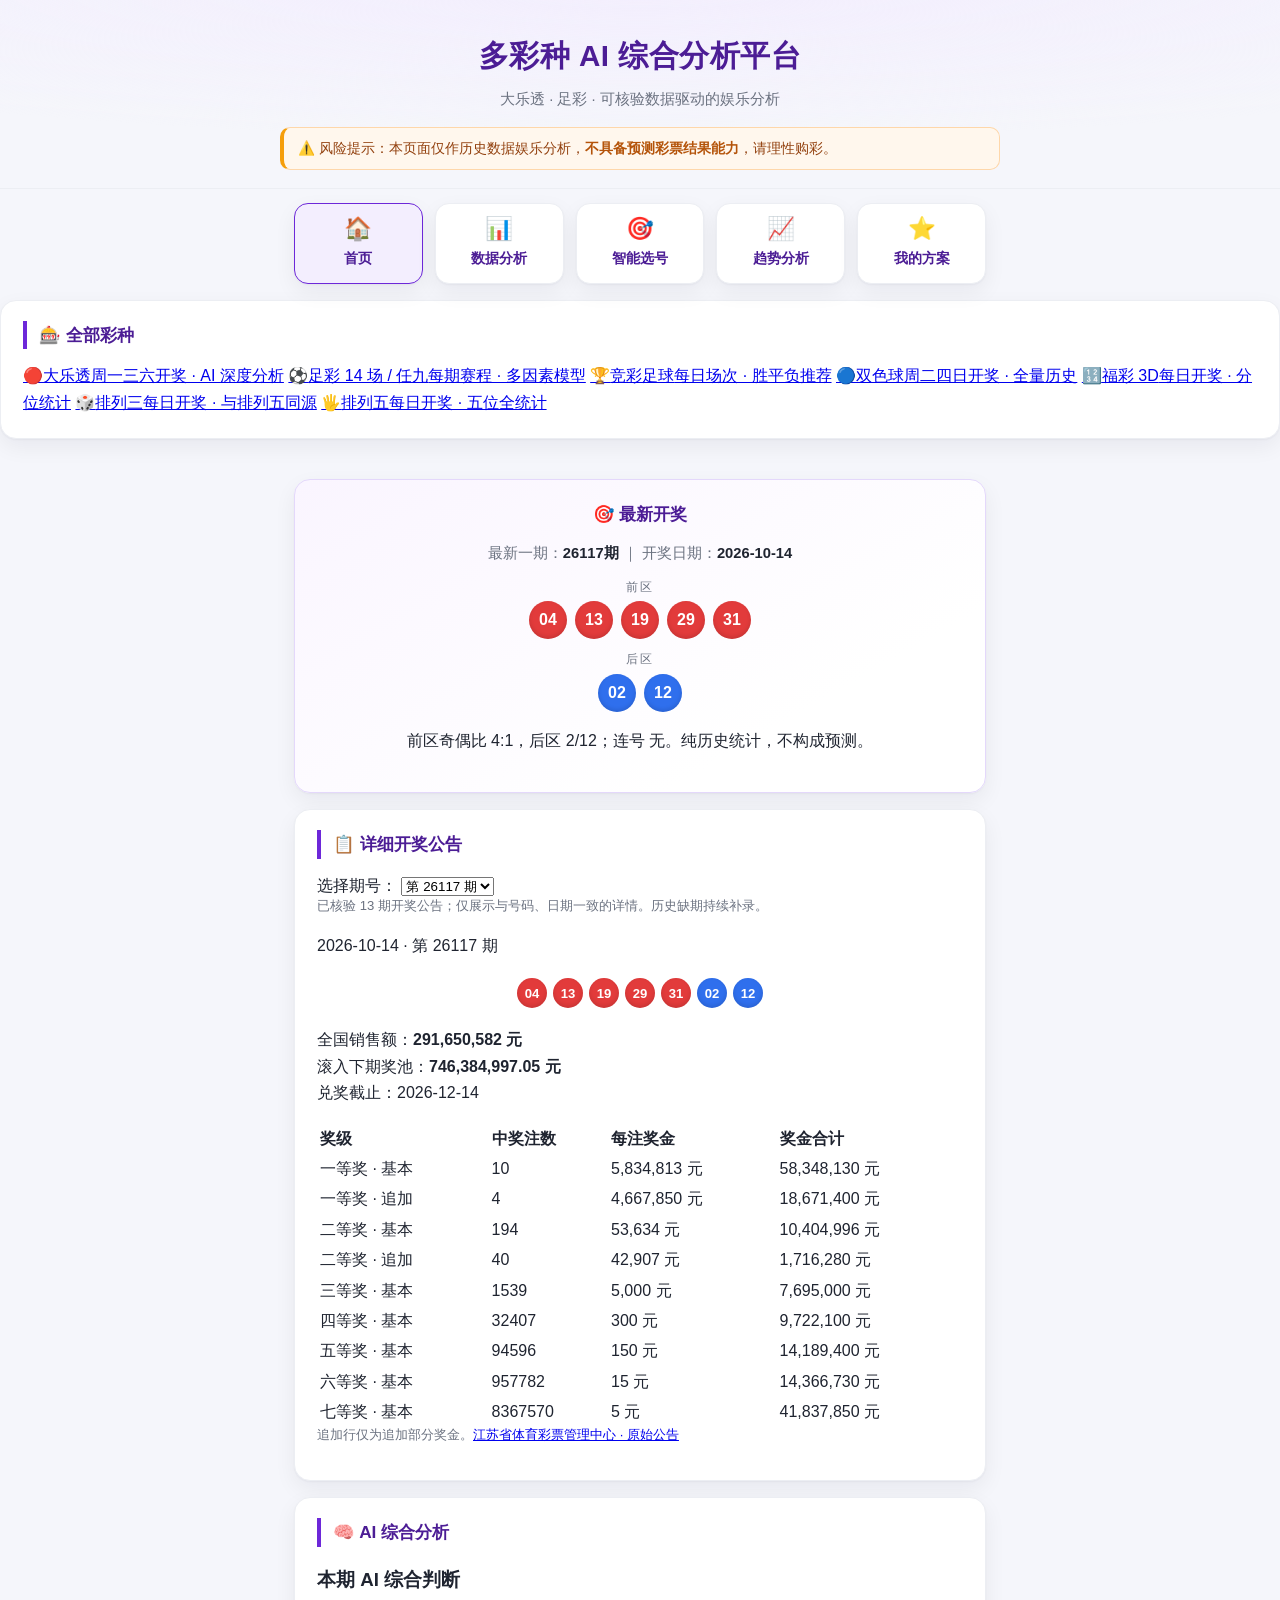
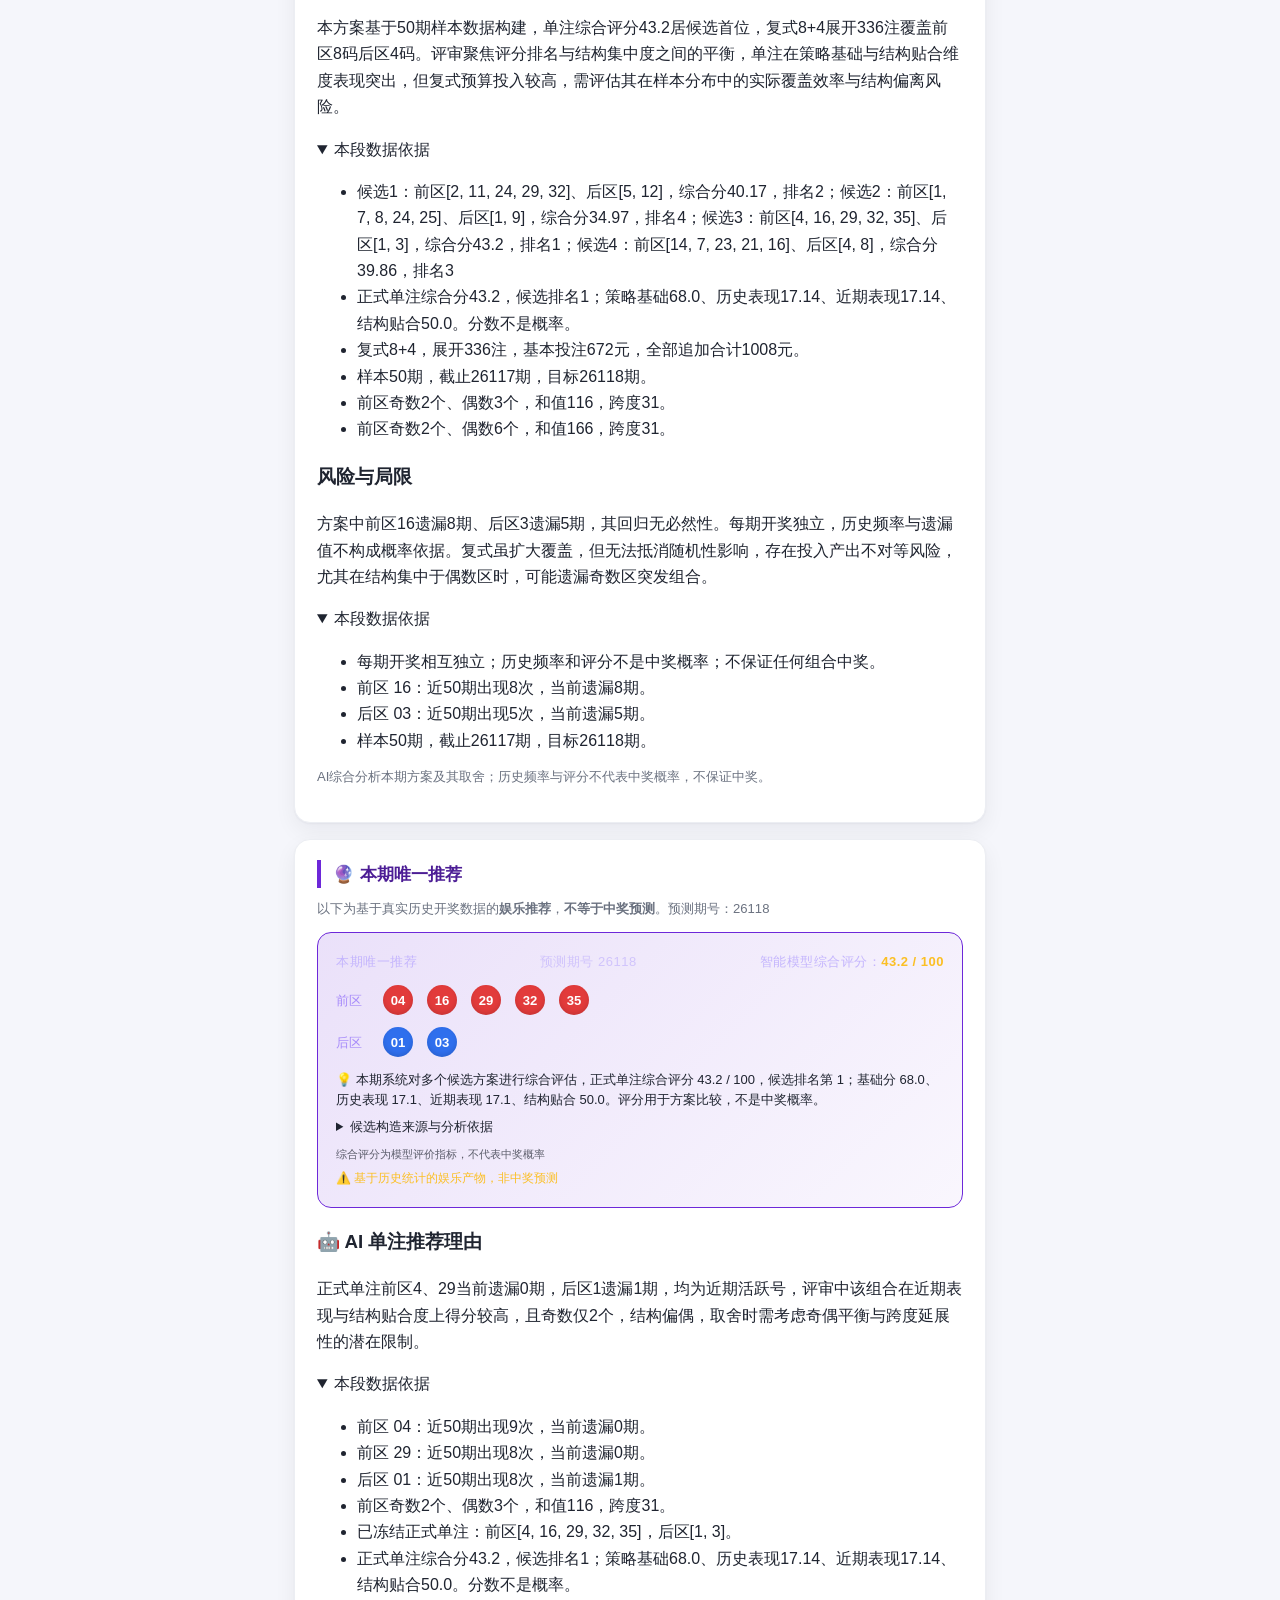
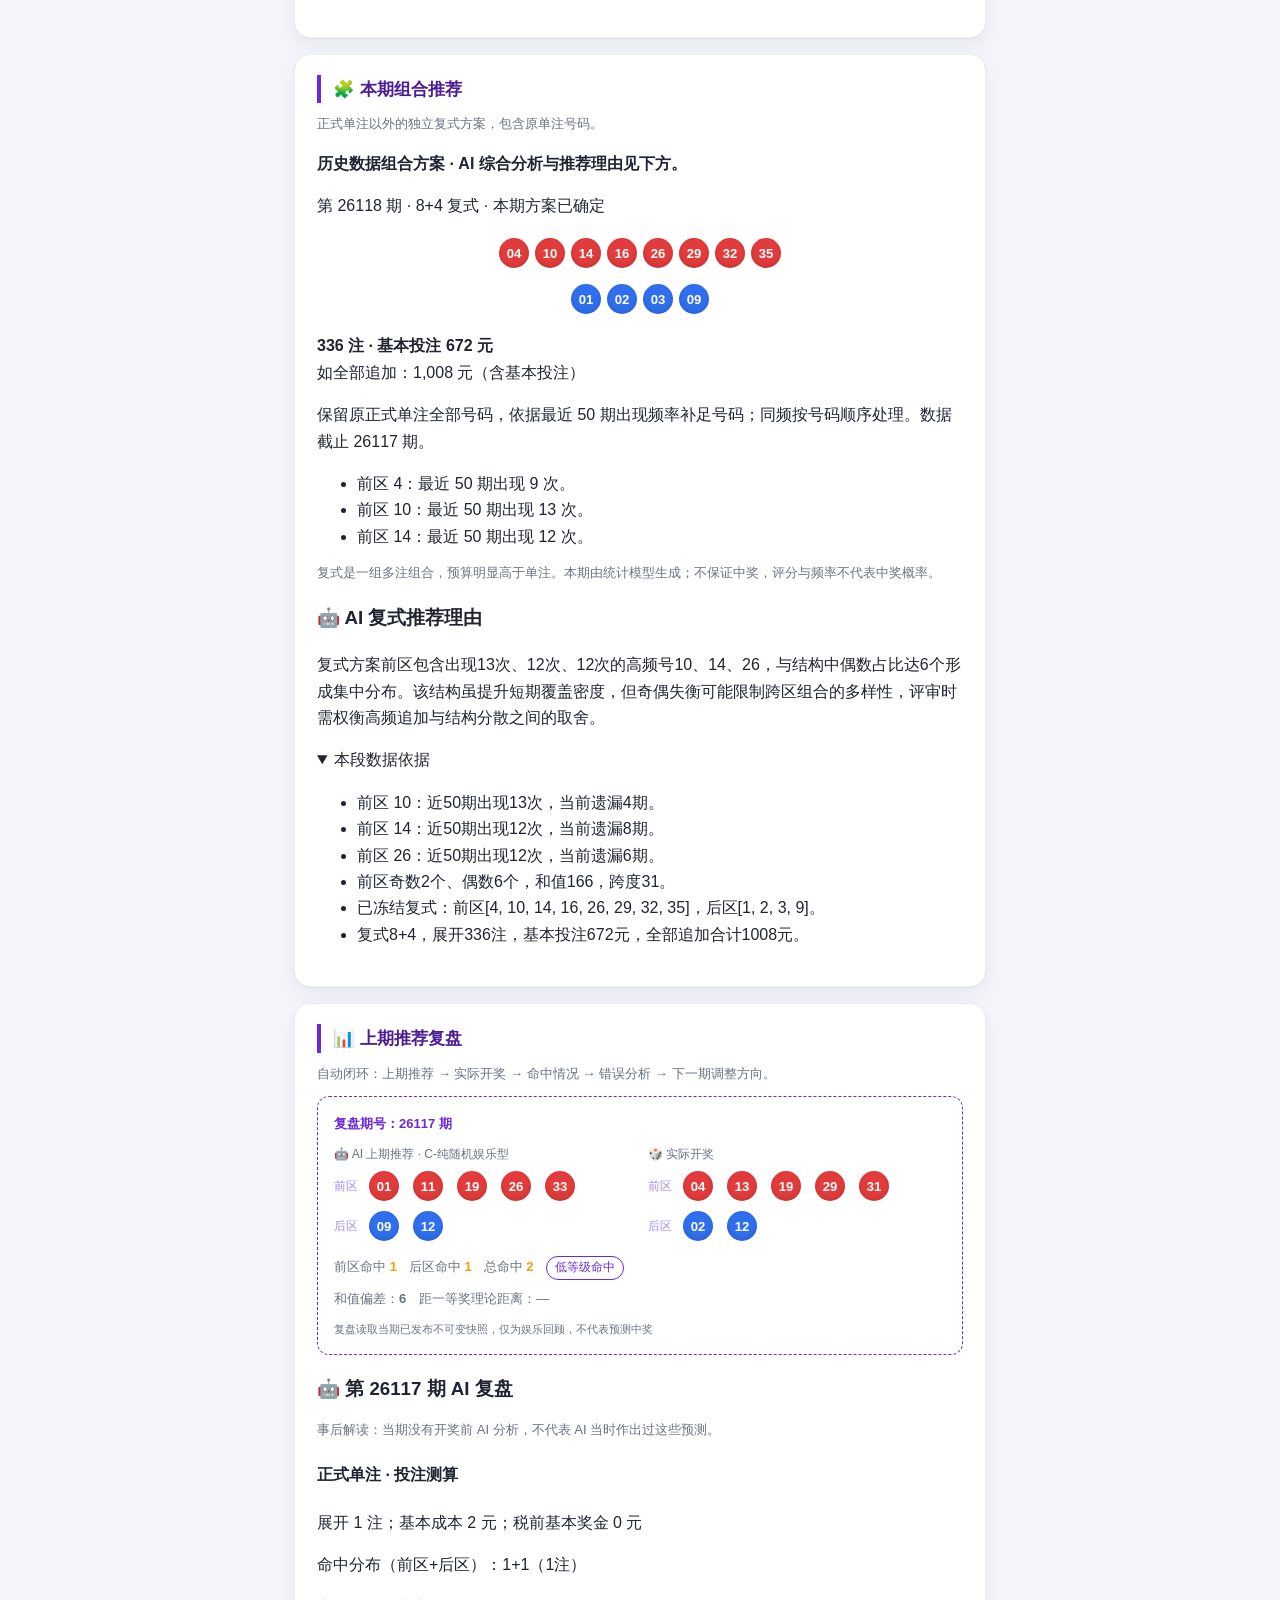
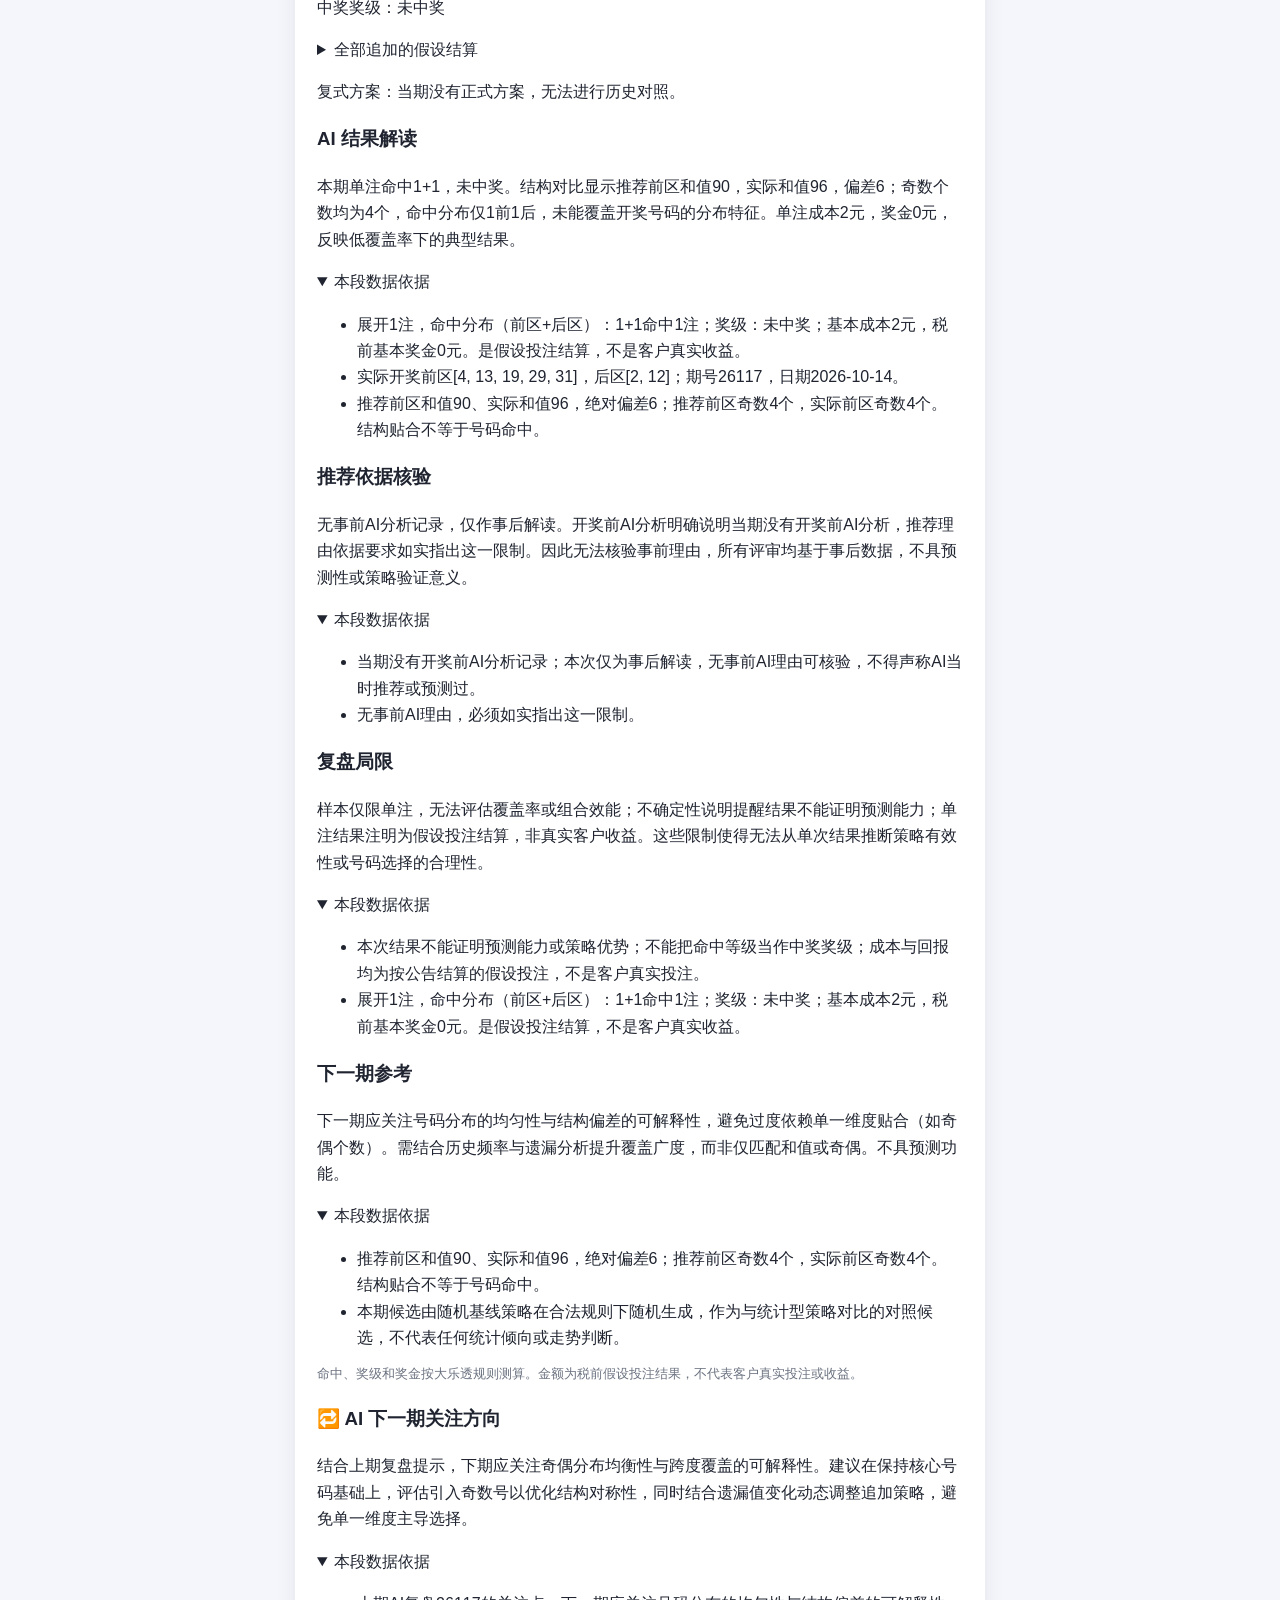
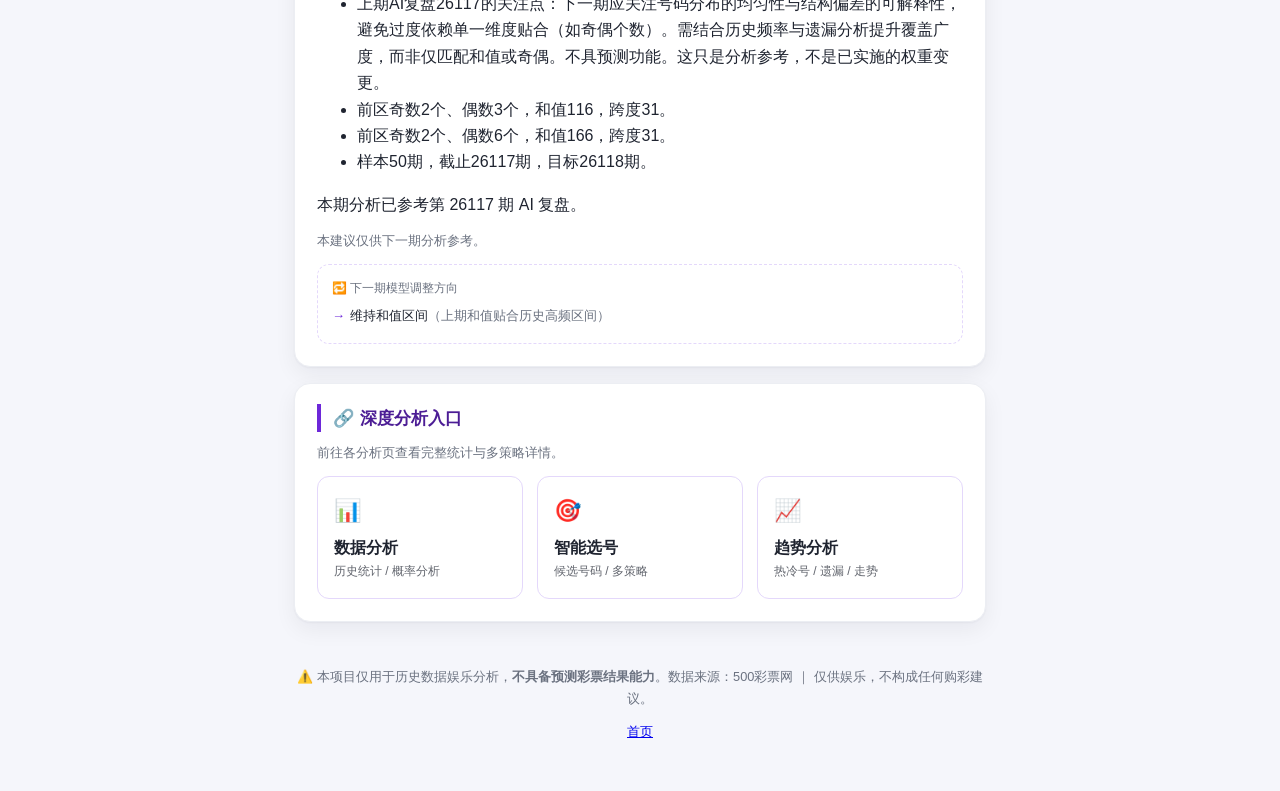
==== public/index.html @ 1da190e6 "feat: 首页彩种入口改为卡片网格（与子页导航同款）" ====
<!DOCTYPE html>
<html lang="zh-CN" prefix="og: https://ogp.me/ns#">
<head>
  <meta charset="UTF-8" />
  <meta name="viewport" content="width=device-width, initial-scale=1.0, viewport-fit=cover" />

  <!-- ===== SEO 基础 ===== -->
  <title>多彩种 AI 综合分析平台 - 大乐透与足彩数据分析</title>
  <meta name="description" content="大乐透综合数据分析平台基于 500 彩票网历史开奖数据，提供热号冷号统计、奇偶大小分析与多策略娱乐推荐。仅作娱乐研究，不预测彩票结果。" />
  <meta name="keywords" content="大乐透,大乐透分析,历史开奖数据,热号,冷号,彩票统计,娱乐分析,不预测" />
  <meta name="robots" content="index,follow" />
  <meta name="theme-color" content="#6d28d9" />
  <link rel="canonical" href="https://dlt-assistant.pages.dev/" />

  <!-- ===== favicon（内联 SVG，无外部依赖） ===== -->
  <link rel="icon" href="data:image/svg+xml,%3Csvg xmlns='http://www.w3.org/2000/svg' viewBox='0 0 64 64'%3E%3Crect width='64' height='64' rx='14' fill='%236d28d9'/%3E%3Ctext x='32' y='44' font-size='36' text-anchor='middle' fill='%23ffffff' font-family='sans-serif'%3E%E4%B9%90%3C/text%3E%3C/svg%3E" />

  <!-- ===== Open Graph / Twitter ===== -->
  <meta property="og:type" content="website" />
  <meta property="og:title" content="大乐透综合数据分析平台 - 历史开奖统计与热冷号分析（非预测）" />
  <meta property="og:description" content="基于 500 彩票网历史开奖数据的统计娱乐分析：热冷号、奇偶大小、多策略推荐。仅娱乐，不预测。" />
  <meta property="og:url" content="https://dlt-assistant.pages.dev/" />
  <meta property="og:image" content="./assets/og-cover.png" />
  <meta property="og:locale" content="zh_CN" />
  <meta name="twitter:card" content="summary_large_image" />

  <link rel="stylesheet" href="./style.css" />
</head>
<body>
  <header class="site-header">
    <div class="brand">
      <h1>多彩种 AI 综合分析平台</h1>
      <p class="brand-tag">大乐透 · 足彩 · 可核验数据驱动的娱乐分析</p>
    </div>
    <div class="risk-banner">
      ⚠️ 风险提示：本页面仅作历史数据娱乐分析，<strong>不具备预测彩票结果能力</strong>，请理性购彩。
    </div>
  </header>

  <!-- 主导航（B-2：全局统一导航，当前页高亮） -->
  <nav class="site-nav" aria-label="主导航">
    <a class="quick-item" href="./index.html" aria-current="page"><span class="qi-ico">🏠</span><span class="qi-label">首页</span></a>
    <a class="quick-item" href="./score.html"><span class="qi-ico">📊</span><span class="qi-label">数据分析</span></a>
    <a class="quick-item" href="./pick.html"><span class="qi-ico">🎯</span><span class="qi-label">智能选号</span></a>
    <a class="quick-item" href="./trend-v2.html"><span class="qi-ico">📈</span><span class="qi-label">趋势分析</span></a>
    <a class="quick-item" href="./my.html"><span class="qi-ico">⭐</span><span class="qi-label">我的方案</span></a>
  </nav>

  <section class="card lottery-hub" aria-label="全部彩种">
    <h2>🎰 全部彩种</h2>
    <div class="lottery-grid">
      <a class="lottery-card is-active" href="./index.html"><span class="lc-ico">🔴</span><span class="lc-name">大乐透</span><span class="lc-sub">周一三六开奖 · AI 深度分析</span></a>
      <a class="lottery-card" href="./football.html"><span class="lc-ico">⚽</span><span class="lc-name">足彩 14 场 / 任九</span><span class="lc-sub">每期赛程 · 多因素模型</span></a>
      <a class="lottery-card" href="./jingcai.html"><span class="lc-ico">🏆</span><span class="lc-name">竞彩足球</span><span class="lc-sub">每日场次 · 胜平负推荐</span></a>
      <a class="lottery-card" href="./ssq.html"><span class="lc-ico">🔵</span><span class="lc-name">双色球</span><span class="lc-sub">周二四日开奖 · 全量历史</span></a>
      <a class="lottery-card" href="./fc3d.html"><span class="lc-ico">🔢</span><span class="lc-name">福彩 3D</span><span class="lc-sub">每日开奖 · 分位统计</span></a>
      <a class="lottery-card" href="./pl3.html"><span class="lc-ico">🎲</span><span class="lc-name">排列三</span><span class="lc-sub">每日开奖 · 与排列五同源</span></a>
      <a class="lottery-card" href="./pl5.html"><span class="lc-ico">🖐️</span><span class="lc-name">排列五</span><span class="lc-sub">每日开奖 · 五位全统计</span></a>
    </div>
  </section>

  <div id="error" class="error-box" hidden>
    <p>⚠️ 暂未读取到分析数据。</p>
    <p class="error-detail" id="error-detail">请稍后刷新页面重试。</p>
  </div>

  <main id="content" hidden>
    <!-- ① 最新开奖 -->
    <section class="card latest-result">
      <h2>🎯 最新开奖</h2>
      <p class="latest-meta">最新一期：<strong id="latest-issue">—</strong> ｜ 开奖日期：<strong id="latest-date">—</strong></p>
      <div class="latest-balls">
        <span class="grp-label">前区</span>
        <div class="ball-row" id="latest-front"></div>
        <span class="grp-label">后区</span>
        <div class="ball-row" id="latest-back"></div>
      </div>
      <p class="latest-analysis" id="latest-analysis">—</p>
    </section>

    <section class="card" aria-labelledby="draw-detail-title">
      <h2 id="draw-detail-title">📋 详细开奖公告</h2>
      <label for="draw-detail-issue">选择期号：</label>
      <select id="draw-detail-issue" aria-label="开奖详情期号"></select>
      <p id="draw-detail-coverage" class="hint"></p>
      <div id="draw-details-body" aria-live="polite">正在读取官方奖金详情…</div>
    </section>

    <section class="card" aria-labelledby="ai-overview-title">
      <h2 id="ai-overview-title">🧠 AI 综合分析</h2>
      <div id="ai-overview" aria-live="polite">正在读取本期 AI 分析…</div>
    </section>

    <!-- ② 本期唯一推荐（P1-1：普通用户仅见一条正式推荐；A/B/C/D 为后台候选，不在此呈现，
         用户无需在 A/B/C/D 之间做选择） -->
    <section class="card">
      <h2>🔮 本期唯一推荐</h2>
      <p class="hint">以下为基于真实历史开奖数据的<strong>娱乐推荐</strong>，<strong>不等于中奖预测</strong>。预测期号：<span id="rec-target">—</span></p>
      <div id="primary-recommendation"></div>
      <div id="ai-single" aria-live="polite">AI 单注分析读取中…</div>
    </section>

    <section class="card" aria-labelledby="compound-title">
      <h2 id="compound-title">🧩 本期组合推荐</h2>
      <p class="hint">正式单注以外的独立复式方案，包含原单注号码。</p>
      <div id="compound-body" aria-live="polite">正在读取本期组合方案…</div>
      <div id="ai-compound" aria-live="polite">AI 组合分析读取中…</div>
    </section>

    <!-- ③ 上期推荐复盘（占位，Phase 2 复盘数据就绪后自动填充） -->
    <section class="card">
      <h2>📊 上期推荐复盘</h2>
      <p class="hint">自动闭环：上期推荐 → 实际开奖 → 命中情况 → 错误分析 → 下一期调整方向。</p>
      <div id="review-placeholder" style="border:1px dashed var(--accent, #6d28d9);border-radius:12px;padding:16px;text-align:center;color:var(--muted,#94a3b8)">
        加载中…
      </div>
      <div id="ai-review" aria-live="polite" style="margin-top:16px">AI 复盘读取中…</div>
      <div id="ai-next" aria-live="polite" style="margin-top:12px"></div>
      <!-- ③ 下一期模型调整方向（D2.2：复盘闭环末环，随复盘数据自动填充） -->
      <div id="next-adjustment" style="margin-top:12px;border:1px dashed var(--accent-line, #e4d8fb);border-radius:12px;padding:14px;">
        <div style="font-size:12px;color:var(--muted,#94a3b8);margin-bottom:6px;">🔁 下一期模型调整方向</div>
        <div id="next-adjustment-body">加载中…</div>
      </div>
    </section>

    <!-- ④ 深度分析入口 -->
    <section class="card">
      <h2>🔗 深度分析入口</h2>
      <p class="hint">前往各分析页查看完整统计与多策略详情。</p>
      <div class="entry-grid" style="display:grid;grid-template-columns:repeat(auto-fit,minmax(200px,1fr));gap:14px;margin-top:8px">
        <a class="entry-card" href="./score.html" style="display:block;padding:16px;border:1px solid var(--accent-line,#e4d8fb);border-radius:12px;text-decoration:none;color:inherit">
          <div style="font-size:22px">📊</div><div style="font-weight:600;margin-top:6px">数据分析</div><div style="font-size:12px;opacity:.7">历史统计 / 概率分析</div>
        </a>
        <a class="entry-card" href="./pick.html" style="display:block;padding:16px;border:1px solid var(--accent-line,#e4d8fb);border-radius:12px;text-decoration:none;color:inherit">
          <div style="font-size:22px">🎯</div><div style="font-weight:600;margin-top:6px">智能选号</div><div style="font-size:12px;opacity:.7">候选号码 / 多策略</div>
        </a>
        <a class="entry-card" href="./trend-v2.html" style="display:block;padding:16px;border:1px solid var(--accent-line,#e4d8fb);border-radius:12px;text-decoration:none;color:inherit">
          <div style="font-size:22px">📈</div><div style="font-weight:600;margin-top:6px">趋势分析</div><div style="font-size:12px;opacity:.7">热冷号 / 遗漏 / 走势</div>
        </a>
      </div>
    </section>

    <footer class="site-footer">
      <p>⚠️ 本项目仅用于历史数据娱乐分析，<strong>不具备预测彩票结果能力</strong>。数据来源：500彩票网 ｜ 仅供娱乐，不构成任何购彩建议。</p>
      <p><a href="./index.html" class="back-link">首页</a></p>
    </footer>
  </main>

  <script src="./app.js?v=task45" defer></script>
  <script src="./draw-enhancements.js?v=task45" defer></script>
  <script src="./ai-cycle.js?v=task45" defer></script>
</body>
</html>
---- public/style.css ----
/* =========================================================
   大乐透 AI 娱乐分析助手 · 视觉样式 v1.1
   纯 CSS · 移动优先 · 无框架/无构建
   主题：品牌紫(#6d28d9) / 前区红(#e23b3b) / 后区蓝(#2f6fed)
   ========================================================= */

:root {
  --bg: #f5f6fb;
  --card: #ffffff;
  --text: #1f2430;
  --muted: #6b7280;
  --line: #eceef3;

  --accent: #6d28d9;        /* 品牌紫，与 favicon / theme-color 一致 */
  --accent-deep: #4c1d95;
  --accent-soft: #f3eefe;
  --accent-line: #e4d8fb;

  --front: #e23b3b;         /* 前区：红 */
  --back: #2f6fed;          /* 后区：蓝 */

  --warn: #b45309;
  --warn-bg: #fff7ed;
  --warn-line: #fed7aa;

  --shadow: 0 1px 2px rgba(17,24,39,.04), 0 8px 22px rgba(17,24,39,.06);
  --radius: 16px;
}

* { box-sizing: border-box; }

html, body {
  margin: 0;
  padding: 0;
  background: var(--bg);
  color: var(--text);
  font-family: -apple-system, BlinkMacSystemFont, "Segoe UI", "PingFang SC",
    "Hiragino Sans GB", "Microsoft YaHei", sans-serif;
  line-height: 1.65;
  -webkit-text-size-adjust: 100%;
  overflow-x: hidden;           /* 兜底：杜绝小屏横向滚动 */
}
html { scroll-behavior: smooth; }

/* ===================== 头部品牌区 ===================== */
.site-header {
  text-align: center;
  padding: calc(32px + env(safe-area-inset-top, 0px)) 16px 18px;
  background:
    radial-gradient(130% 120% at 50% -10%, var(--accent-soft) 0%, rgba(243,238,254,0) 70%),
    var(--bg);
  border-bottom: 1px solid var(--line);
}
.brand h1 {
  font-size: 1.6rem;
  margin: 0 0 6px;
  letter-spacing: .5px;
  color: var(--accent-deep);
  font-weight: 800;
}
.brand-tag {
  color: var(--muted);
  font-size: .92rem;
  margin: 0;
}
.subtitle {
  color: var(--muted);
  font-size: .9rem;
  margin: 0;
}
.risk-banner {
  max-width: 720px;
  margin: 16px auto 0;
  background: var(--warn-bg);
  border: 1px solid var(--warn-line);
  border-left: 4px solid #f59e0b;
  color: #92400e;
  border-radius: 10px;
  padding: 10px 14px;
  font-size: .85rem;
  line-height: 1.55;
  text-align: left;
}
.risk-banner strong { color: var(--warn); }

/* ===================== 页面级 header 微调（D-3 归并：原分散于 score/pick/trend/trend-v2.css） ===================== */
.score-header, .pick-header, .trend-header { padding-bottom: 14px; }
.score-header .brand h1, .pick-header .brand h1, .trend-header .brand h1 { font-size: 1.5rem; }

/* ===================== 导航项基类（.site-nav 复用；D-3 移除死容器 .quick-nav） ===================== */
.quick-item {
  display: flex;
  flex-direction: column;
  align-items: center;
  gap: 4px;
  padding: 14px 8px;
  background: var(--card);
  border: 1px solid var(--line);
  border-radius: 14px;
  box-shadow: var(--shadow);
  text-decoration: none;
  color: var(--text);
  transition: transform .15s ease, box-shadow .15s ease, border-color .15s ease;
}
.quick-item:hover {
  transform: translateY(-2px);
  border-color: var(--accent-line);
  box-shadow: 0 6px 16px rgba(109,40,217,.12);
}
.quick-item .qi-ico { font-size: 1.5rem; line-height: 1.2; }
.quick-item .qi-label { font-size: .96rem; font-weight: 700; color: var(--accent-deep); }
.quick-item .qi-sub { font-size: .74rem; color: var(--muted); }
.lottery-switch {
  max-width: 720px;
  margin: 12px auto 0;
  padding: 0 14px;
  display: flex;
  gap: 8px;
  align-items: center;
  overflow-x: auto;
}
.lottery-switch-label { color: var(--muted); font-size: .82rem; flex: 0 0 auto; }
.lottery-pill {
  flex: 0 0 auto;
  padding: 7px 12px;
  border: 1px solid var(--line);
  border-radius: 999px;
  background: var(--card);
  color: var(--text);
  text-decoration: none;
  font-size: .84rem;
  font-weight: 700;
}
.lottery-pill.is-active { border-color: var(--accent); color: var(--accent-deep); background: var(--accent-soft); }
@media (max-width: 400px) {
  .quick-item { padding: 12px 6px; }
  .quick-item .qi-label { font-size: .88rem; }
}

/* ===================== 主容器 ===================== */
main {
  max-width: 720px;
  margin: 0 auto;
  padding: 8px 14px 28px;
}

/* ===================== 卡片 ===================== */
.card {
  background: var(--card);
  border: 1px solid var(--line);
  border-radius: var(--radius);
  box-shadow: var(--shadow);
  padding: 18px 18px 20px;
  margin: 16px 0;
}
.card h2 {
  font-size: 1.08rem;
  margin: 0 0 14px;
  padding-left: 12px;
  border-left: 4px solid var(--accent);
  color: var(--accent-deep);
  font-weight: 700;
}

/* ① 产品介绍（hero 卡） */
.section-intro {
  background: linear-gradient(135deg, #faf5ff 0%, #ffffff 72%);
  border-color: var(--accent-line);
}
.section-intro h2 { border-left-color: var(--accent); }
.section-intro p { font-size: .92rem; margin: 8px 0; }
.intro-list,
.report-links {
  margin: 12px 0 4px;
  padding-left: 20px;
}
.intro-list li,
.report-links li {
  margin: 7px 0;
  font-size: .92rem;
  line-height: 1.6;
}
.report-links a {
  color: var(--accent);
  text-decoration: none;
  font-weight: 500;
  display: inline-block;        /* touch 友好：扩大命中区域 */
  padding: 8px 6px;
  margin: -8px -6px;
}
.report-links a:hover { text-decoration: underline; }

/* ===================== ② 数据覆盖卡（移动端首屏重点） ===================== */
.cover-card { text-align: center; }
.cover-card h2 {
  display: inline-flex;
  align-items: center;
  gap: 6px;
  border-left: none;
  padding-left: 0;
  margin-bottom: 6px;
}
.cover-count {
  font-size: 3rem;
  font-weight: 800;
  color: var(--accent);
  line-height: 1.1;
  margin: 6px 0 2px;
}
.cover-count .cover-unit {
  font-size: 1.2rem;
  color: var(--muted);
  margin-left: 6px;
  font-weight: 600;
}
.cover-desc {
  color: var(--muted);
  font-size: .95rem;
  margin: 4px 0 10px;
}
.cover-range {
  font-size: 1.02rem;
  font-weight: 600;
  color: var(--text);
  margin: 2px 0;
  font-variant-numeric: tabular-nums;
}
.cover-source {
  color: var(--muted);
  font-size: .88rem;
  margin: 4px 0 0;
}
.cover-card .subtitle {
  margin-top: 12px;
  padding-top: 10px;
  border-top: 1px dashed var(--line);
}

.block { margin: 14px 0; }
.block h3 {
  font-size: .95rem;
  color: var(--muted);
  margin: 0 0 8px;
  font-weight: 600;
}
.hint {
  font-size: .82rem;
  color: var(--muted);
  margin: -4px 0 12px;
}

/* ===================== 号码球 ===================== */
.ball {
  display: inline-flex;
  align-items: center;
  justify-content: center;
  width: 30px;
  height: 30px;
  border-radius: 50%;
  color: #fff;
  font-size: .82rem;
  font-weight: 700;
  margin: 3px;
  box-shadow: inset 0 -2px 4px rgba(0,0,0,.12);
}
.ball.front { background: var(--front); }
.ball.back  { background: var(--back); }

/* ===================== 排行榜 ===================== */
.rank-list { display: flex; flex-wrap: wrap; gap: 6px 10px; }
.rank-item {
  display: inline-flex;
  align-items: center;
  gap: 6px;
  background: #f3f4f6;
  border-radius: 999px;
  padding: 4px 10px 4px 4px;
  font-size: .85rem;
}
.rank-item .num {
  display: inline-flex;
  align-items: center;
  justify-content: center;
  width: 24px; height: 24px;
  border-radius: 50%;
  color: #fff;
  font-size: .78rem;
  font-weight: 700;
}
.rank-item .num.front { background: var(--front); }
.rank-item .num.back  { background: var(--back); }
.rank-item .cnt { color: var(--muted); }
.rank-item .omit { color: var(--warn); font-weight: 600; }

/* ===================== 条形图 ===================== */
.bars { display: flex; flex-direction: column; gap: 7px; }
.bar-row { display: flex; align-items: center; gap: 8px; font-size: .85rem; }
.bar-label { width: 64px; flex: none; color: var(--muted); }
.bar-track {
  flex: 1;
  background: #eef1f6;
  border-radius: 6px;
  height: 16px;
  overflow: hidden;
}
.bar-fill {
  height: 100%;
  background: linear-gradient(90deg, var(--accent) 0%, #8b5cf6 100%);
  border-radius: 6px;
  transition: width .3s ease;
}
.bar-val { width: 56px; flex: none; text-align: right; color: var(--muted); }

.metric-line { font-size: .95rem; margin: 4px 0; }
.metric-line strong { color: var(--accent); font-size: 1.05rem; }

/* ===================== 推荐卡片 ===================== */
.rec-grid {
  display: grid;
  grid-template-columns: 1fr;
  gap: 12px;
}
@media (min-width: 560px) {
  /* 4 策略（A/B/C/D）2×2 布局，避免桌面端 3+1 错位（D-2） */
  .rec-grid { grid-template-columns: repeat(2, 1fr); }
}
.rec-card {
  border: 1px solid var(--line);
  border-radius: 12px;
  padding: 12px;
  text-align: center;
  background: #fff;
  transition: transform .15s ease, box-shadow .15s ease;
}
.rec-card:hover {
  transform: translateY(-2px);
  box-shadow: 0 6px 16px rgba(109,40,217,.12);
}
.rec-card h4 { margin: 0 0 4px; font-size: .95rem; color: var(--accent-deep); }
.rec-card .tag { color: var(--muted); font-size: .78rem; display: block; margin-bottom: 8px; }
.rec-card .grp { margin: 6px 0; }
.rec-card .grp span.lbl { font-size: .75rem; color: var(--muted); display: block; }

/* ===================== 免责声明 ===================== */
.disclaimer {
  background: var(--warn-bg);
  border: 1px solid var(--warn-line);
}
.disclaimer h2 { border-left-color: var(--warn); color: var(--warn); }
.disclaimer p { font-size: .88rem; margin: 6px 0; color: #7c4a03; }

/* ===================== 错误 ===================== */
.error-box {
  max-width: 720px;
  margin: 20px auto;
  background: #fff5f5;
  border: 1px solid #fecaca;
  color: #9b1c1c;
  border-radius: 12px;
  padding: 16px;
  text-align: center;
}
.error-detail { font-size: .8rem; color: #b91c1c; word-break: break-all; }
.error-hint { font-size: .82rem; color: var(--muted); }

/* ===================== 页脚 ===================== */
.site-footer {
  text-align: center;
  color: var(--muted);
  font-size: .8rem;
  padding: 16px 0 calc(8px + env(safe-area-inset-bottom, 0px));
}

/* ===================== ① 最新开奖结果（v1.3 置顶核心卡） ===================== */
.latest-result {
  text-align: center;
  background: linear-gradient(150deg, #faf5ff 0%, #ffffff 74%);
  border-color: var(--accent-line);
}
.latest-result h2 {
  display: inline-flex;
  align-items: center;
  gap: 6px;
  border-left: none;
  padding-left: 0;
  margin-bottom: 8px;
}
.latest-meta {
  color: var(--muted);
  font-size: .92rem;
  margin: 4px 0 12px;
}
.latest-meta strong { color: var(--text); font-weight: 700; }
.latest-balls { margin: 6px 0 2px; }
.grp-label {
  display: block;
  font-size: .78rem;
  color: var(--muted);
  margin: 10px 0 4px;
  letter-spacing: 2px;
}
.ball-row {
  display: flex;
  justify-content: center;
  flex-wrap: wrap;
}
.latest-result .ball {
  width: 38px;
  height: 38px;
  font-size: 1rem;
  margin: 0;
}
.latest-result .ball-row { gap: 8px; }

/* ===================== ④ 数据统计：子区层级 ===================== */
.stats-sub {
  margin-top: 16px;
  padding-top: 14px;
  border-top: 1px dashed var(--line);
}
.stats-sub:first-child { margin-top: 0; padding-top: 0; border-top: none; }
.stats-sub h3 {
  font-size: 1rem;
  color: var(--accent-deep);
  margin: 0 0 10px;
  font-weight: 700;
}
.block h4 {
  font-size: .9rem;
  color: var(--muted);
  margin: 0 0 8px;
  font-weight: 600;
}

/* ===================== 小屏（≤400px）微调：球尺寸 / 条形图 / 层级 ===================== */
@media (max-width: 400px) {
  .ball {
    width: 28px;
    height: 28px;
    font-size: .78rem;
    margin: 2px;
  }
  .latest-result .ball {
    width: 32px;
    height: 32px;
    font-size: .88rem;
    margin: 0;
  }
  .rec-card { padding: 10px 8px; }
  .rec-card h4 { font-size: .9rem; }
  .bar-label { width: 56px; }
  .bar-val { width: 48px; }
  .brand h1 { font-size: 1.45rem; }
  main { padding-left: 12px; padding-right: 12px; }
  .card { padding: 14px 14px 16px; }
}

code {
  background: #eef1f6;
  padding: 1px 5px;
  border-radius: 4px;
  font-size: .82em;
}

/* ===================== 大屏微调 ===================== */
@media (min-width: 760px) {
  .brand h1 { font-size: 1.85rem; }
  .card { padding: 20px 22px 22px; }
}

/* ===================== 全局导航 .site-nav（B-2，复用 .qi-* 视觉） ===================== */
.site-nav {
  max-width: 720px;
  margin: 14px auto 0;
  padding: 0 14px;
  display: grid;
  grid-template-columns: repeat(5, 1fr);
  gap: 12px;
}
.site-nav a {
  display: flex;
  flex-direction: column;
  align-items: center;
  gap: 4px;
  padding: 12px 6px;
  background: var(--card);
  border: 1px solid var(--line);
  border-radius: 14px;
  box-shadow: var(--shadow);
  text-decoration: none;
  color: var(--text);
  transition: transform .15s ease, box-shadow .15s ease, border-color .15s ease;
}
.site-nav a:hover {
  transform: translateY(-2px);
  border-color: var(--accent-line);
  box-shadow: 0 6px 16px rgba(109,40,217,.12);
}
.site-nav a .qi-ico { font-size: 1.4rem; line-height: 1.2; }
.site-nav a .qi-label { font-size: .9rem; font-weight: 700; color: var(--accent-deep); }
.site-nav a .qi-sub { font-size: .72rem; color: var(--muted); }
.site-nav a[aria-current="page"] {
  border-color: var(--accent);
  background: var(--accent-soft);
}
@media (max-width: 480px) {
  .site-nav { grid-template-columns: repeat(3, 1fr); gap: 10px; padding: 0 12px; }
  .site-nav a { padding: 10px 6px; }
}

/* ===================== 我的方案（my）页面组件 ===================== */
.my-tabs {
  display: flex;
  flex-wrap: wrap;
  gap: 8px;
  margin: 14px 0 4px;
}
.my-tab {
  flex: 1 1 auto;
  min-width: 88px;
  padding: 10px 8px;
  border: 1px solid var(--line);
  background: var(--card);
  border-radius: 12px;
  box-shadow: var(--shadow);
  font-size: .9rem;
  font-weight: 600;
  color: var(--muted);
  cursor: pointer;
  transition: color .15s ease, border-color .15s ease, background .15s ease;
}
.my-tab[aria-selected="true"] {
  color: var(--accent-deep);
  border-color: var(--accent);
  background: var(--accent-soft);
}
.my-panel { margin-top: 12px; }
.my-panel[hidden] { display: none; }

.my-list { display: block; }
.my-item {
  display: flex;
  align-items: center;
  justify-content: space-between;
  gap: 10px;
  padding: 12px;
  border: 1px solid var(--line);
  border-radius: 12px;
  margin: 10px 0;
  background: #fff;
}
.my-item .my-meta {
  display: flex;
  flex-direction: column;
  gap: 4px;
  min-width: 0;
}
.my-item .my-name {
  font-weight: 700;
  color: var(--accent-deep);
  font-size: .95rem;
  word-break: break-all;
}
.my-item .my-date {
  font-size: .76rem;
  color: var(--muted);
}
.my-item .my-combo {
  display: flex;
  flex-wrap: wrap;
  gap: 4px;
  align-items: center;
}
.my-item .my-actions { flex: none; }

.my-empty {
  color: var(--muted);
  font-size: .9rem;
  text-align: center;
  padding: 20px 0;
}

.my-actions-row {
  margin-top: 12px;
  display: flex;
  justify-content: flex-end;
}
.my-btn {
  padding: 9px 14px;
  border-radius: 10px;
  font-size: .88rem;
  font-weight: 600;
  cursor: pointer;
  background: var(--card);
  border: 1px solid var(--line);
  color: var(--text);
  transition: filter .15s ease, border-color .15s ease;
}
.my-btn:hover { filter: brightness(.98); }
.my-btn.btn-danger {
  background: #fff5f5;
  border-color: #fecaca;
  color: #b91c1c;
}

.prefs-list { display: block; }
.pref-row {
  display: flex;
  justify-content: space-between;
  gap: 12px;
  padding: 9px 0;
  border-bottom: 1px dashed var(--line);
  font-size: .92rem;
}
.pref-row:last-child { border-bottom: none; }
.pref-row .pk { color: var(--muted); }
.pref-row .pv { font-weight: 600; color: var(--text); }

.data-note {
  font-size: .86rem;
  color: #7c4a03;
  line-height: 1.7;
  margin: 6px 0 0;
}

@media (max-width: 400px) {
  .my-tab { min-width: 0; flex: 1 1 44%; font-size: .84rem; padding: 9px 6px; }
  .my-item { padding: 10px; }
}
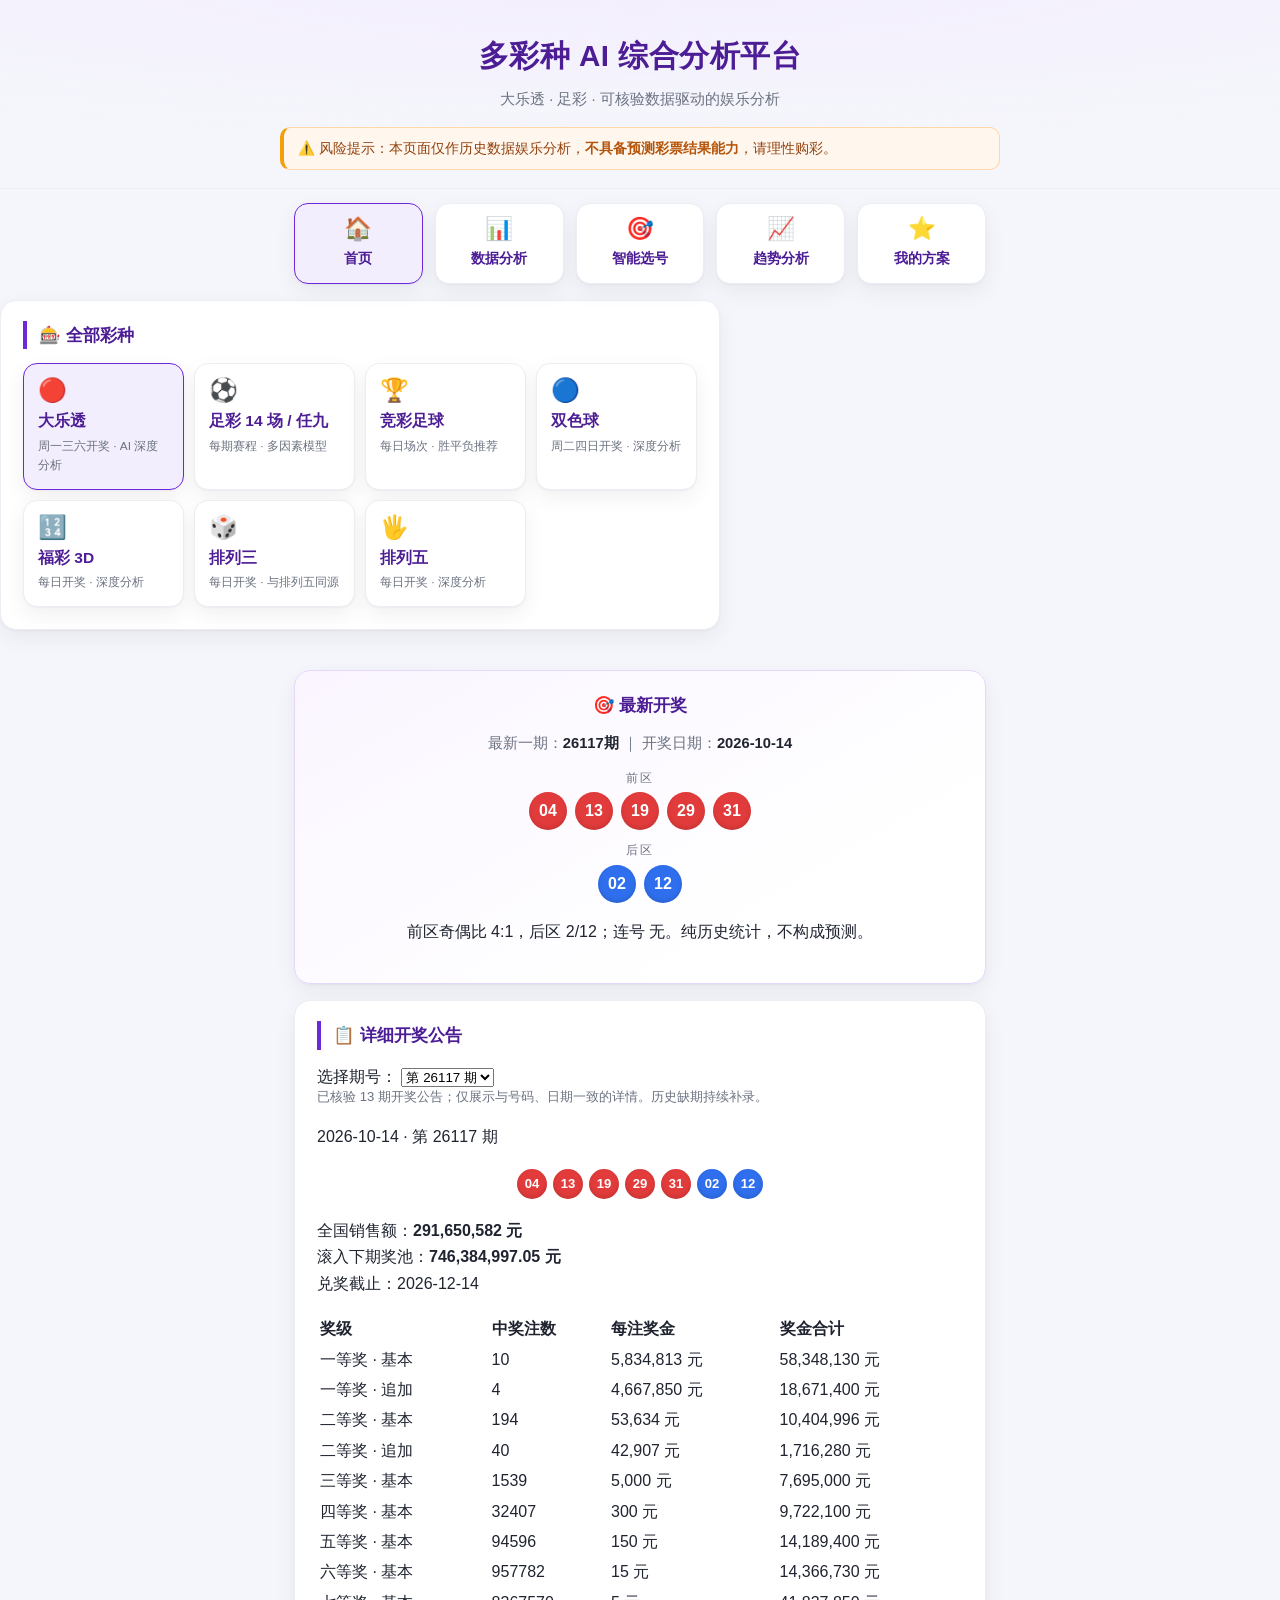
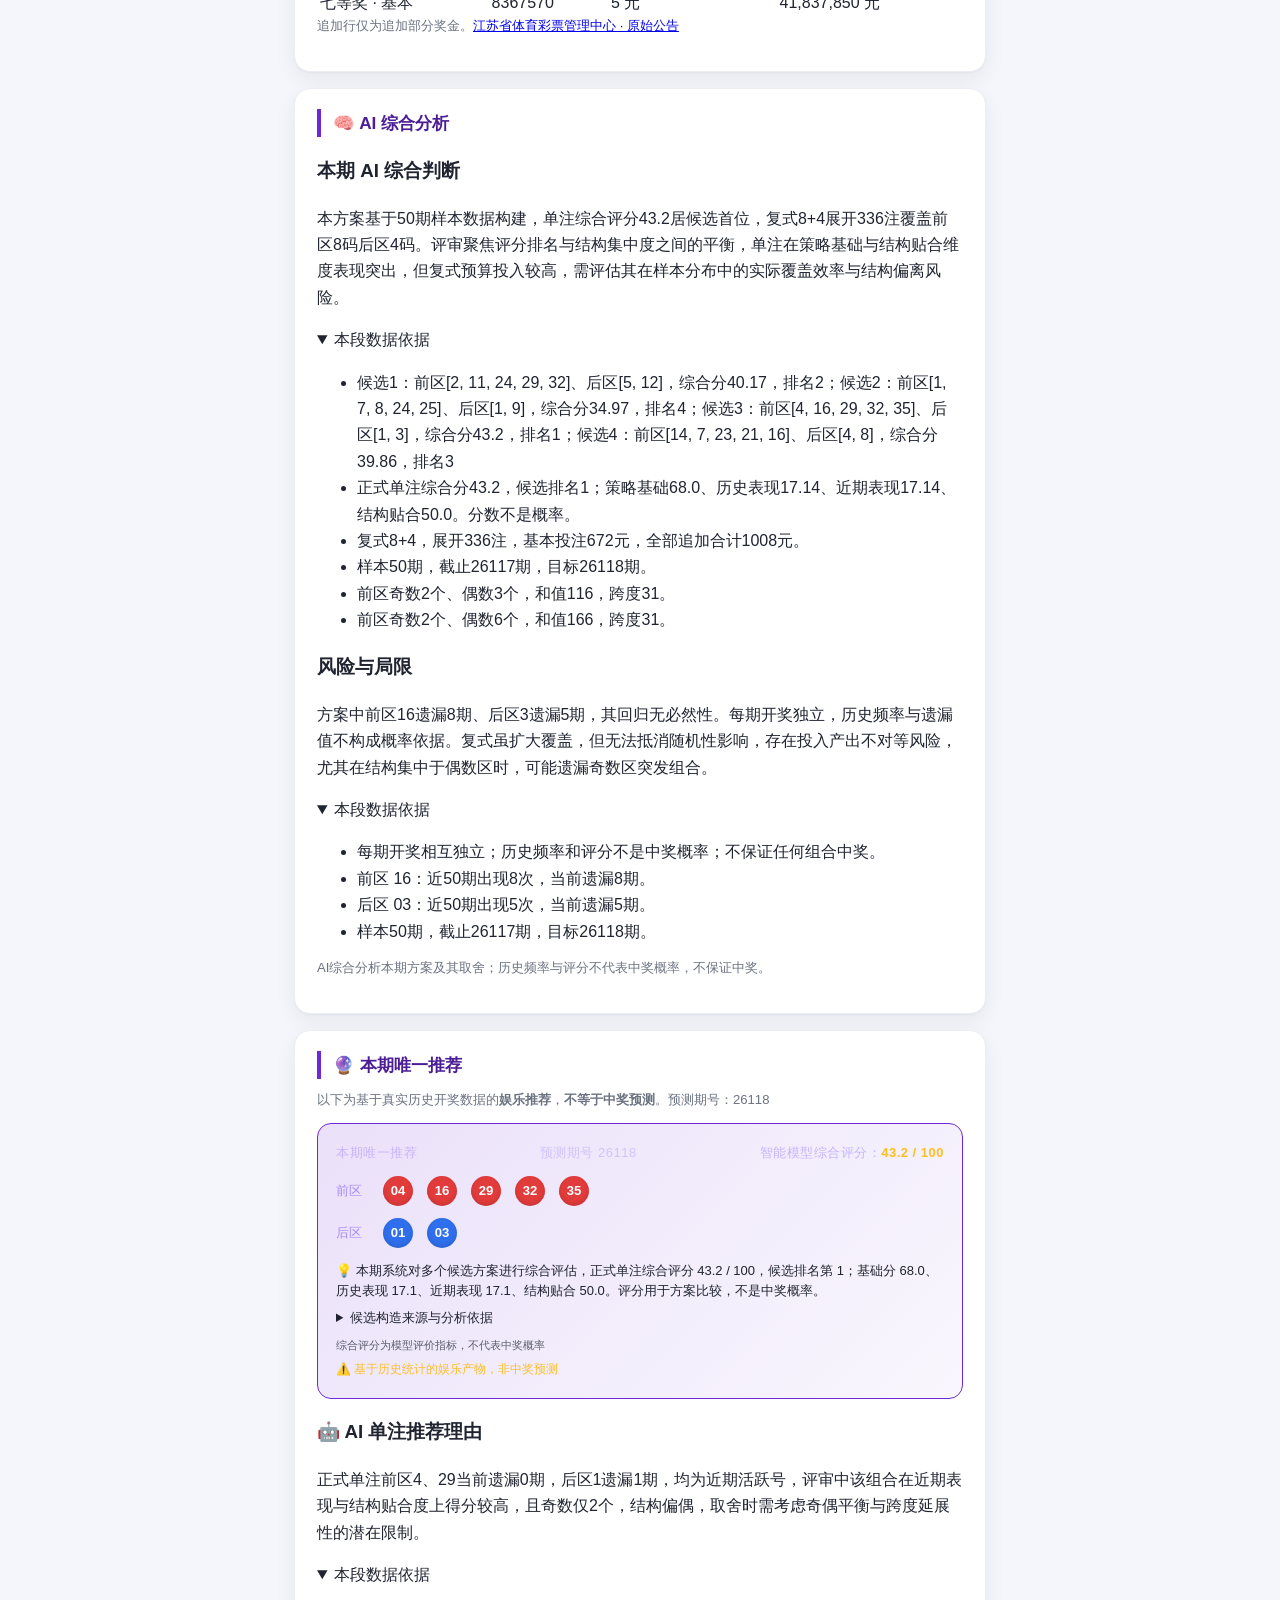
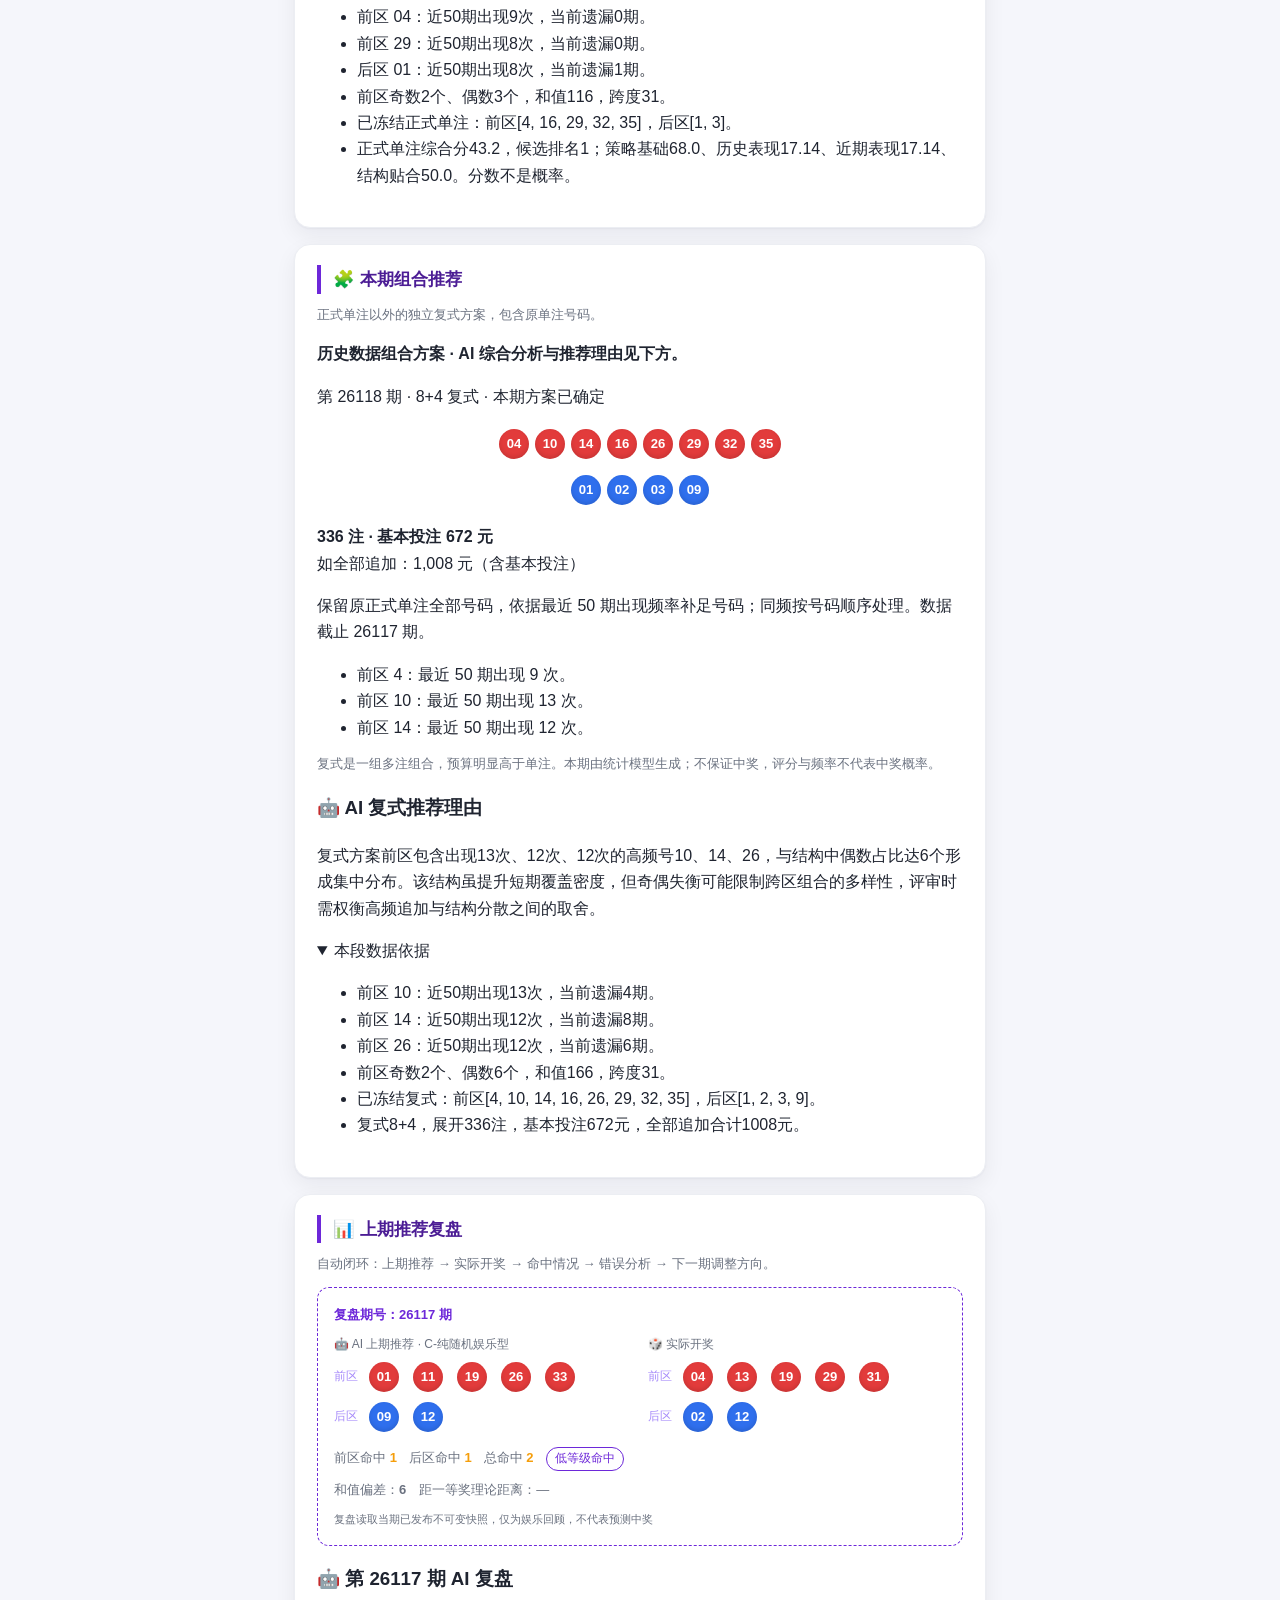
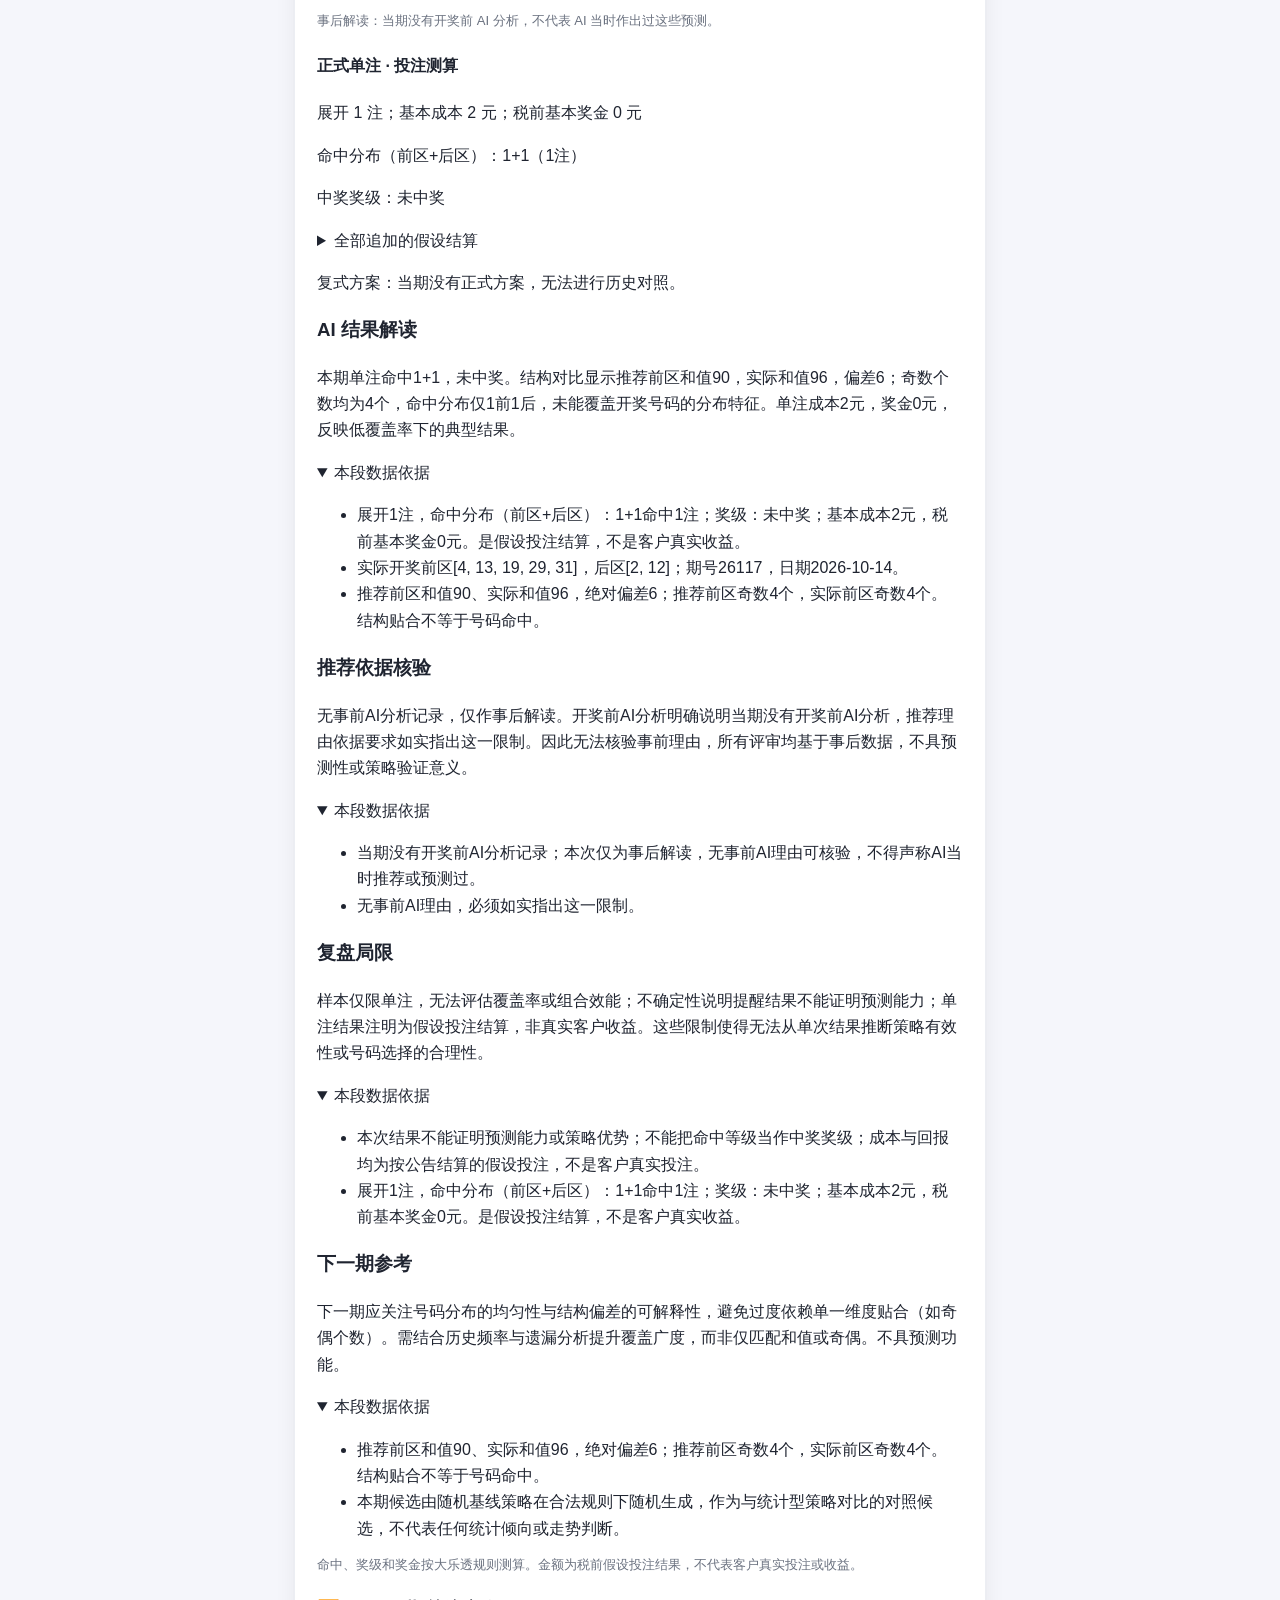
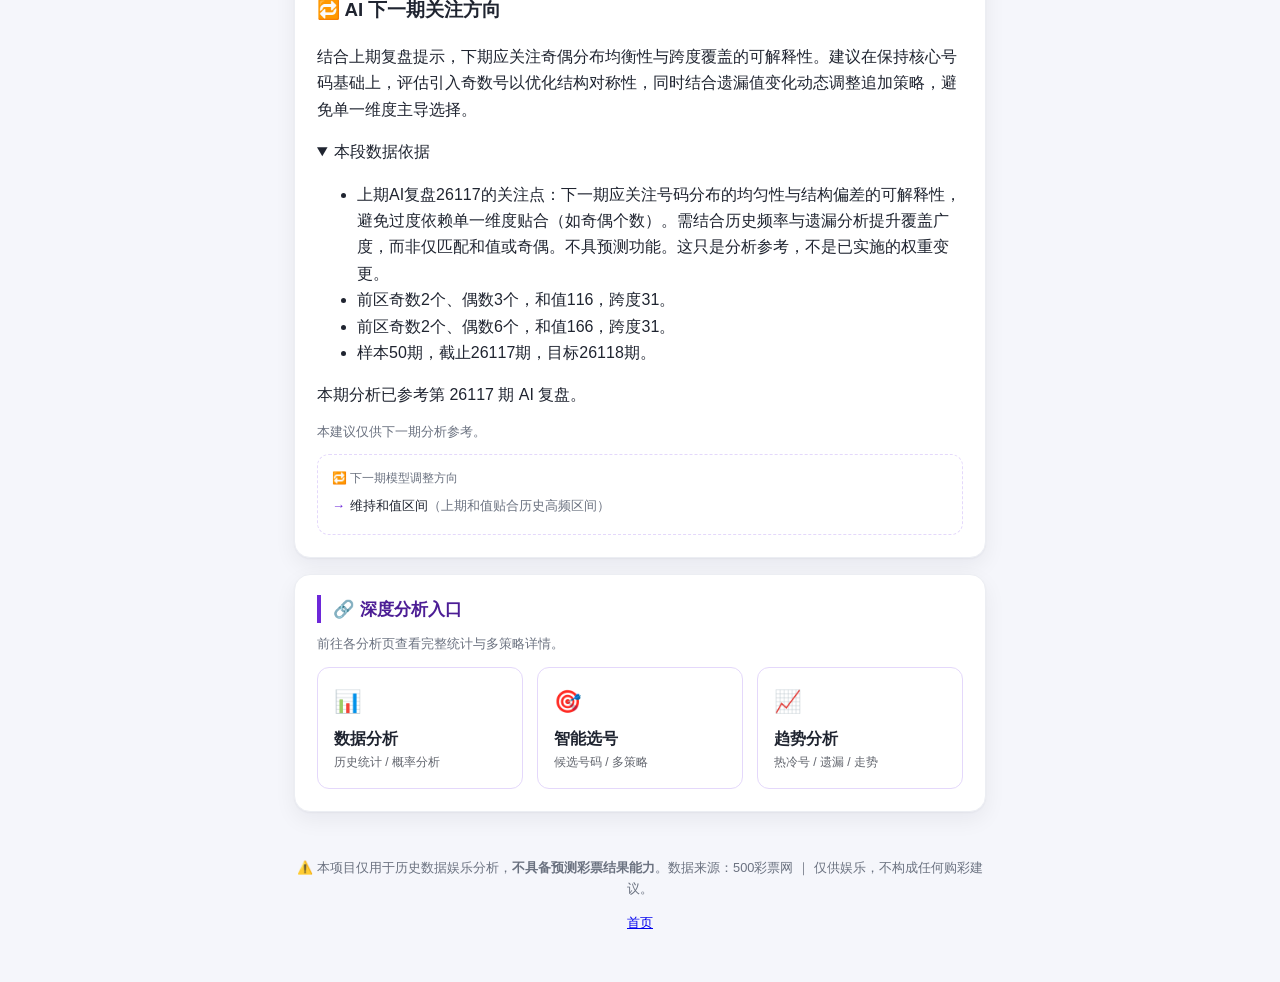
==== commit cbc53eae: "feat: 数字彩种深度补齐 public/index.html" ====
--- a/public/index.html
+++ b/public/index.html
@@ -52,10 +52,10 @@
       <a class="lottery-card is-active" href="./index.html"><span class="lc-ico">🔴</span><span class="lc-name">大乐透</span><span class="lc-sub">周一三六开奖 · AI 深度分析</span></a>
       <a class="lottery-card" href="./football.html"><span class="lc-ico">⚽</span><span class="lc-name">足彩 14 场 / 任九</span><span class="lc-sub">每期赛程 · 多因素模型</span></a>
       <a class="lottery-card" href="./jingcai.html"><span class="lc-ico">🏆</span><span class="lc-name">竞彩足球</span><span class="lc-sub">每日场次 · 胜平负推荐</span></a>
-      <a class="lottery-card" href="./ssq.html"><span class="lc-ico">🔵</span><span class="lc-name">双色球</span><span class="lc-sub">周二四日开奖 · 全量历史</span></a>
-      <a class="lottery-card" href="./fc3d.html"><span class="lc-ico">🔢</span><span class="lc-name">福彩 3D</span><span class="lc-sub">每日开奖 · 分位统计</span></a>
+      <a class="lottery-card" href="./ssq.html"><span class="lc-ico">🔵</span><span class="lc-name">双色球</span><span class="lc-sub">周二四日开奖 · 深度分析</span></a>
+      <a class="lottery-card" href="./fc3d.html"><span class="lc-ico">🔢</span><span class="lc-name">福彩 3D</span><span class="lc-sub">每日开奖 · 深度分析</span></a>
       <a class="lottery-card" href="./pl3.html"><span class="lc-ico">🎲</span><span class="lc-name">排列三</span><span class="lc-sub">每日开奖 · 与排列五同源</span></a>
-      <a class="lottery-card" href="./pl5.html"><span class="lc-ico">🖐️</span><span class="lc-name">排列五</span><span class="lc-sub">每日开奖 · 五位全统计</span></a>
+      <a class="lottery-card" href="./pl5.html"><span class="lc-ico">🖐️</span><span class="lc-name">排列五</span><span class="lc-sub">每日开奖 · 深度分析</span></a>
     </div>
   </section>
 
--- a/public/style.css
+++ b/public/style.css
@@ -132,6 +132,30 @@
   font-weight: 700;
 }
 .lottery-pill.is-active { border-color: var(--accent); color: var(--accent-deep); background: var(--accent-soft); }
+.lottery-hub { max-width: 720px; margin: 12px auto 0; }
+.lottery-grid {
+  display: grid;
+  grid-template-columns: repeat(auto-fill, minmax(158px, 1fr));
+  gap: 10px;
+}
+.lottery-card {
+  display: flex;
+  flex-direction: column;
+  gap: 3px;
+  padding: 13px 14px;
+  border: 1px solid var(--line);
+  border-radius: 14px;
+  background: var(--card);
+  box-shadow: var(--shadow);
+  text-decoration: none;
+  color: var(--text);
+  transition: transform .15s ease, box-shadow .15s ease, border-color .15s ease;
+}
+.lottery-card:hover { transform: translateY(-2px); border-color: var(--accent-line); box-shadow: 0 6px 16px rgba(109,40,217,.12); }
+.lottery-card.is-active { border-color: var(--accent); background: var(--accent-soft); }
+.lottery-card .lc-ico { font-size: 1.45rem; line-height: 1.2; }
+.lottery-card .lc-name { font-size: .97rem; font-weight: 700; color: var(--accent-deep); }
+.lottery-card .lc-sub { font-size: .74rem; color: var(--muted); }
 @media (max-width: 400px) {
   .quick-item { padding: 12px 6px; }
   .quick-item .qi-label { font-size: .88rem; }
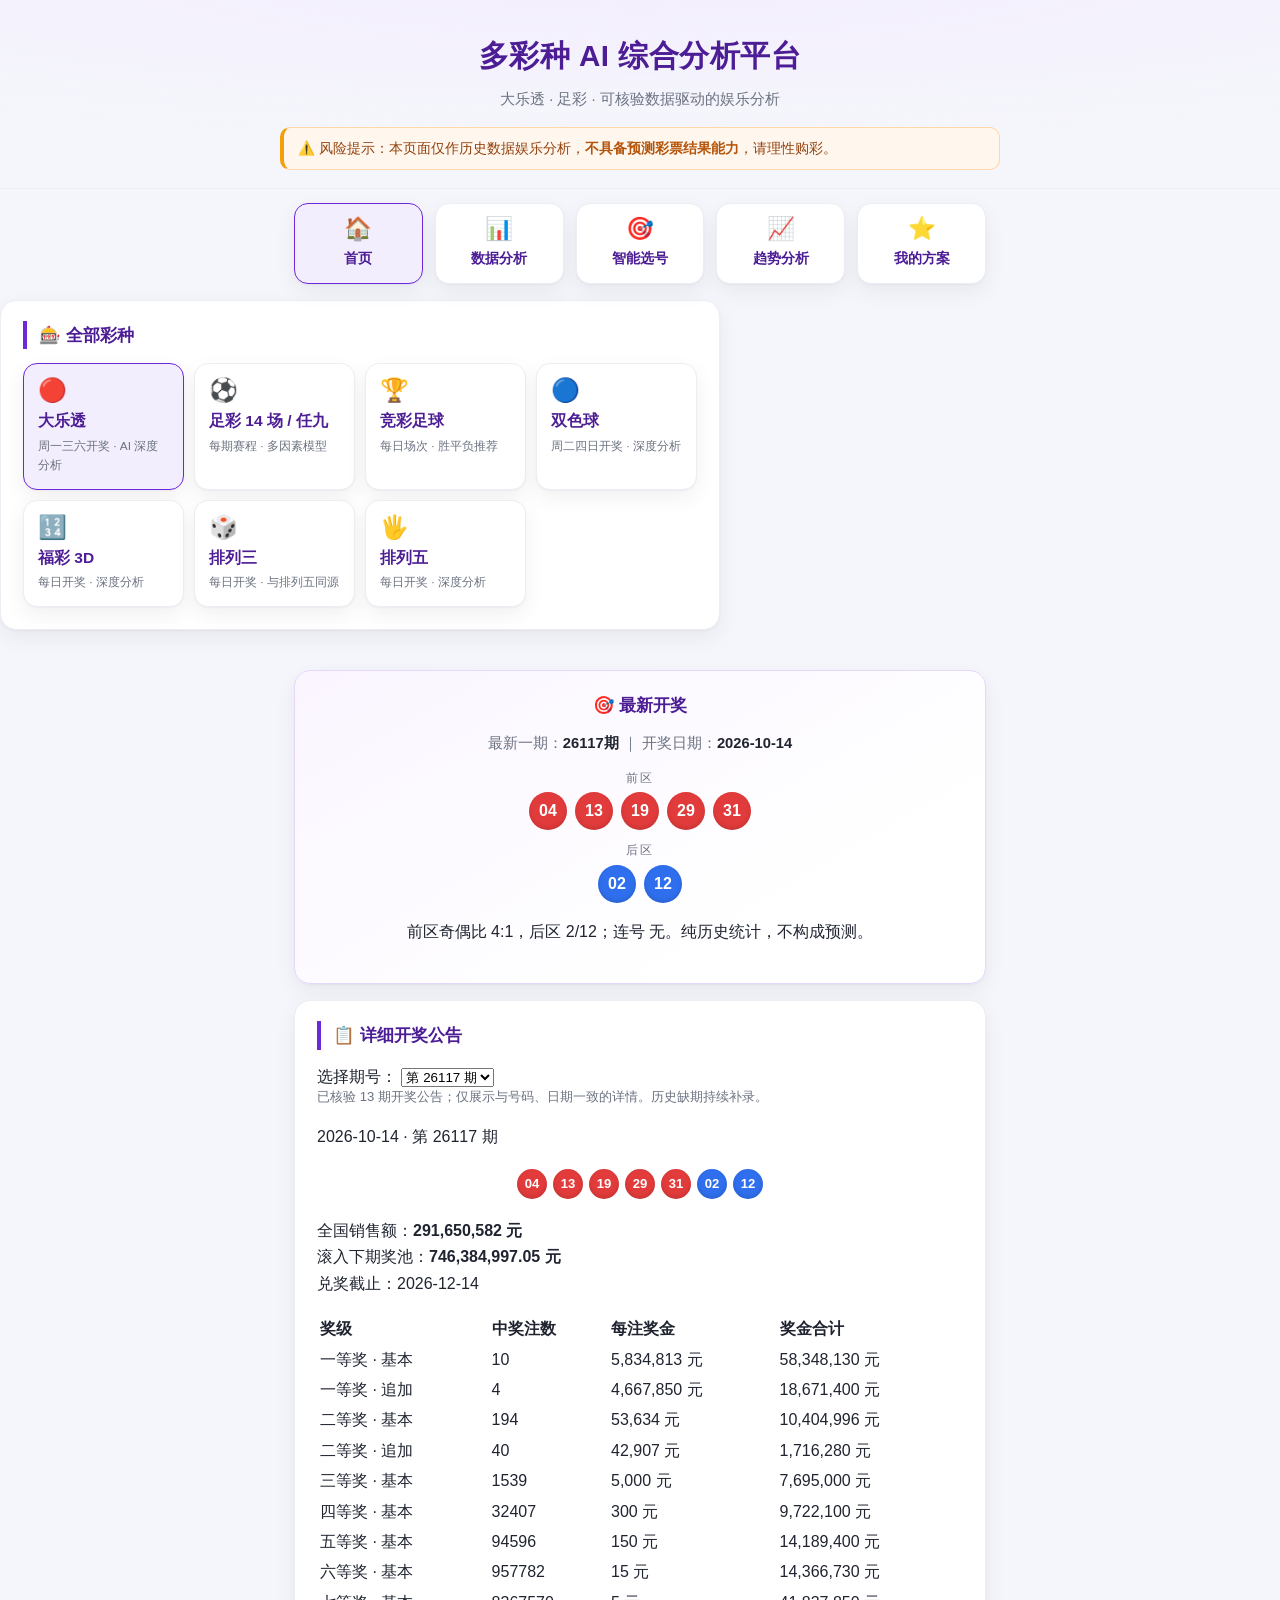
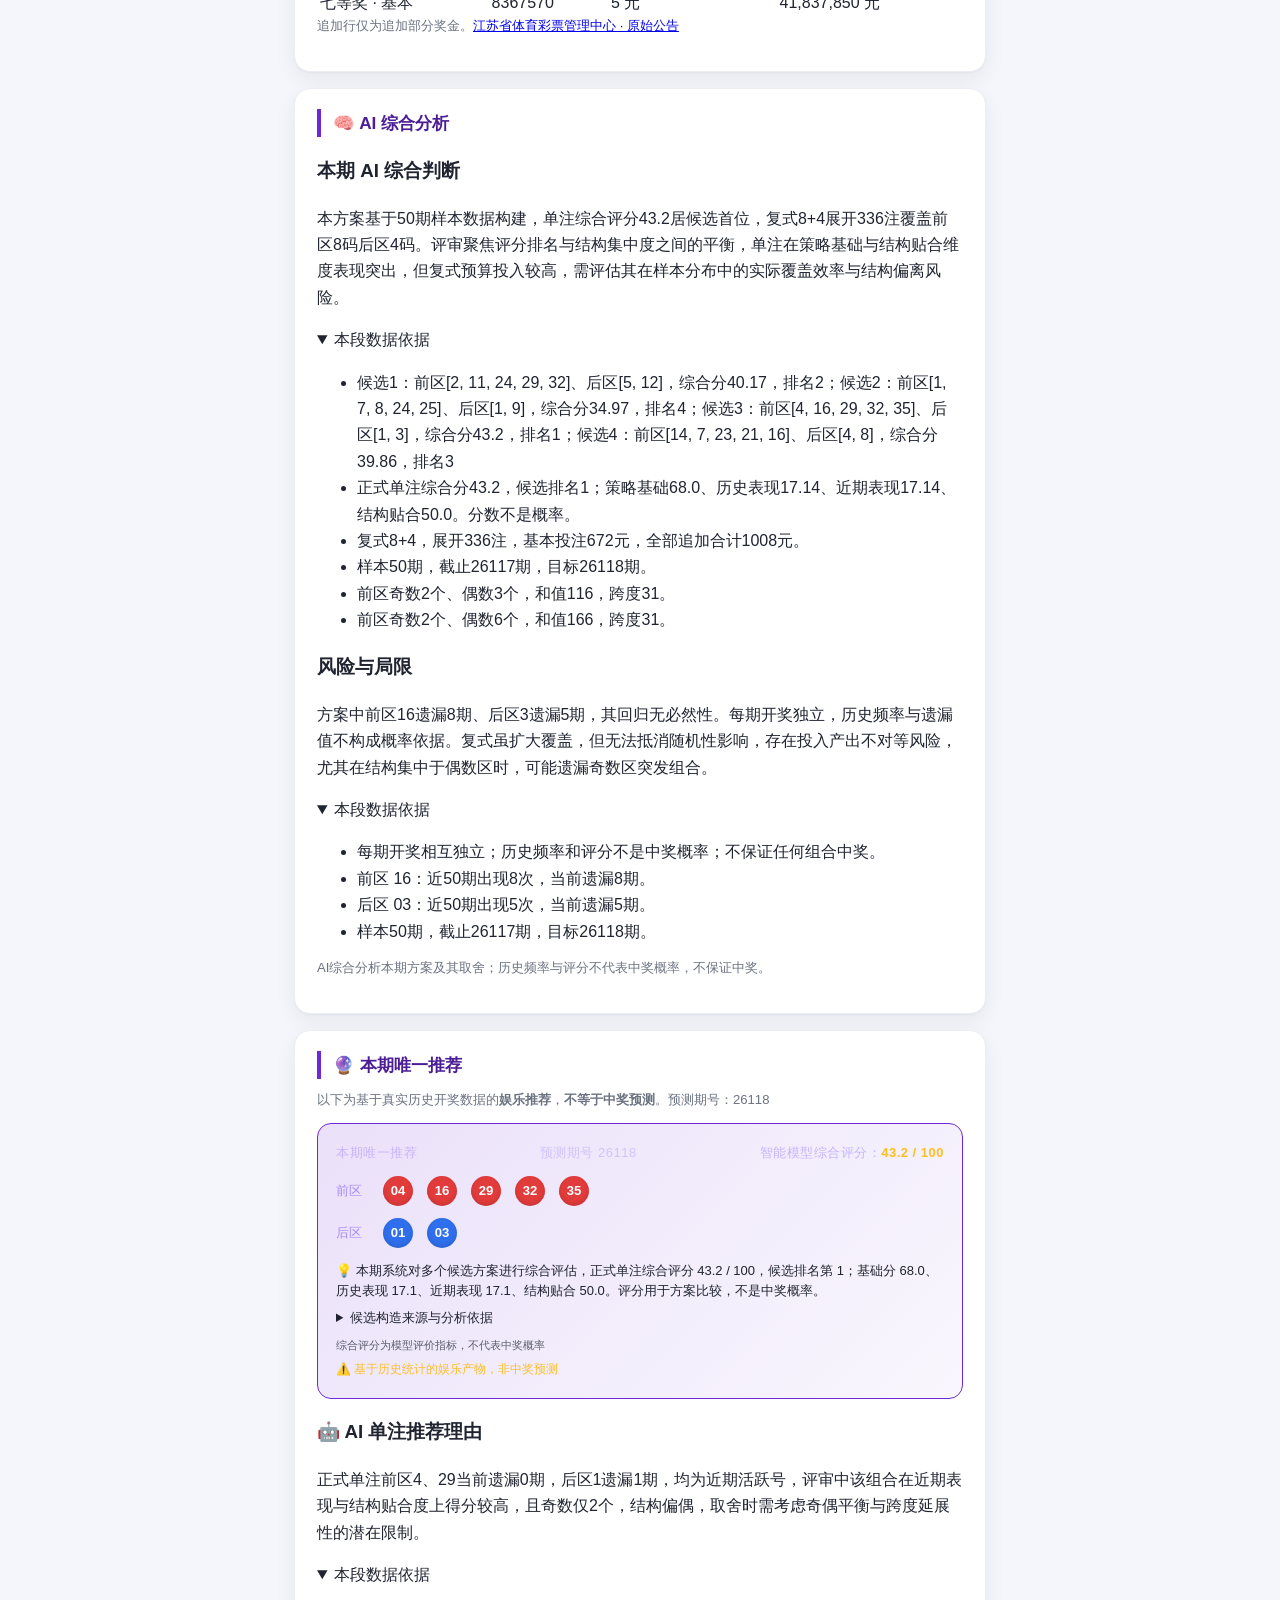
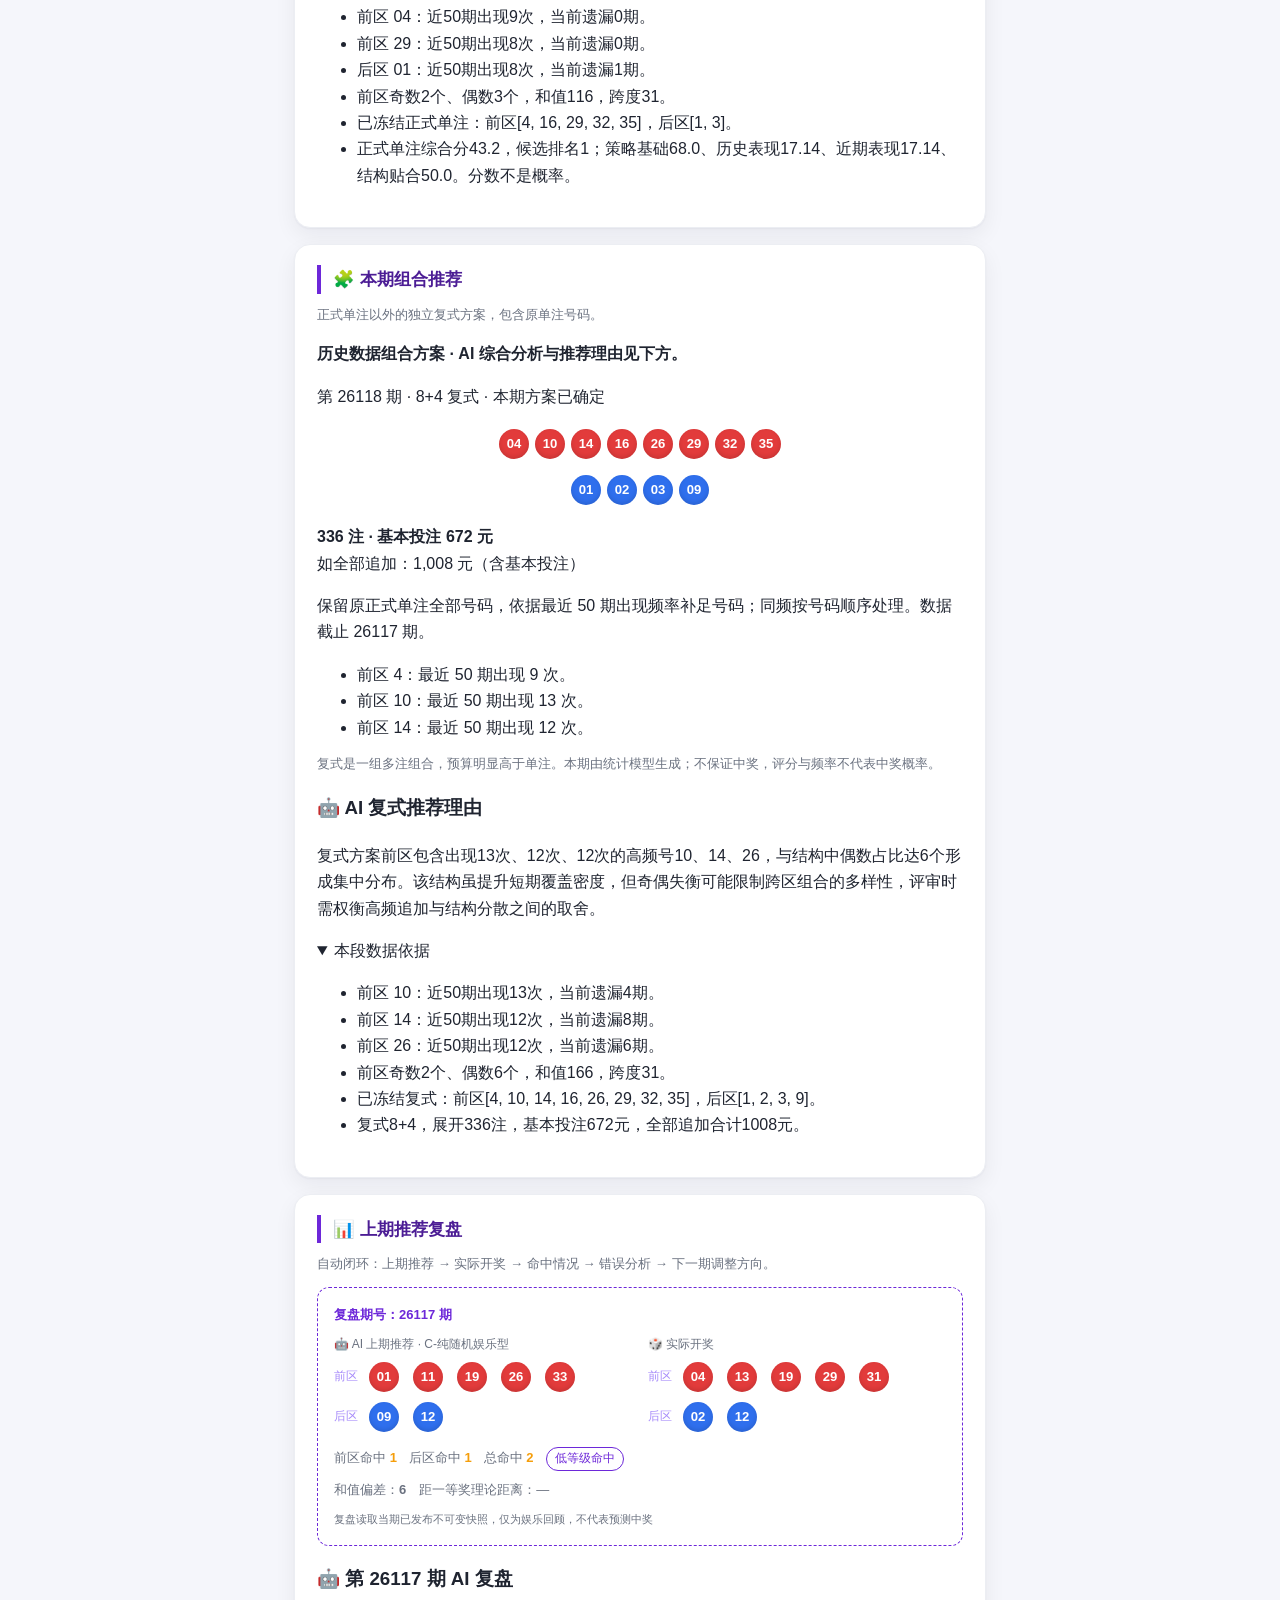
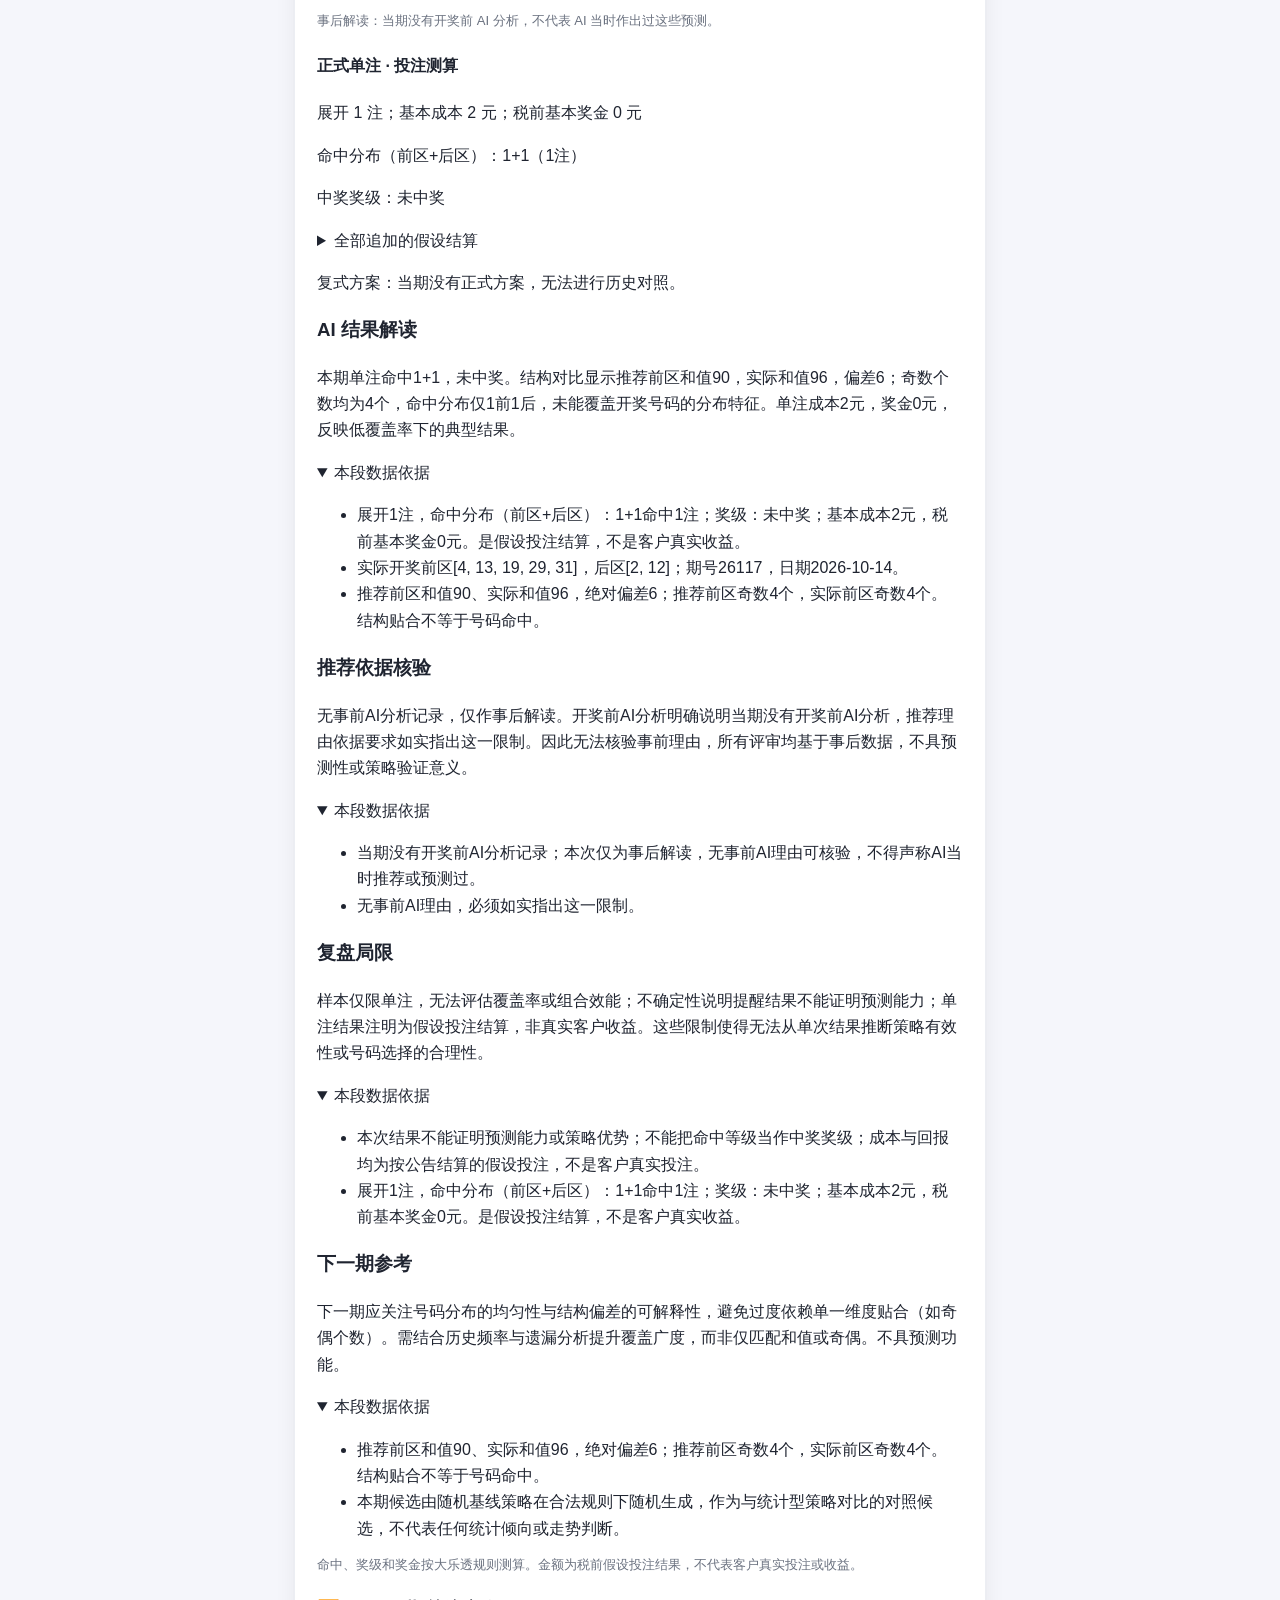
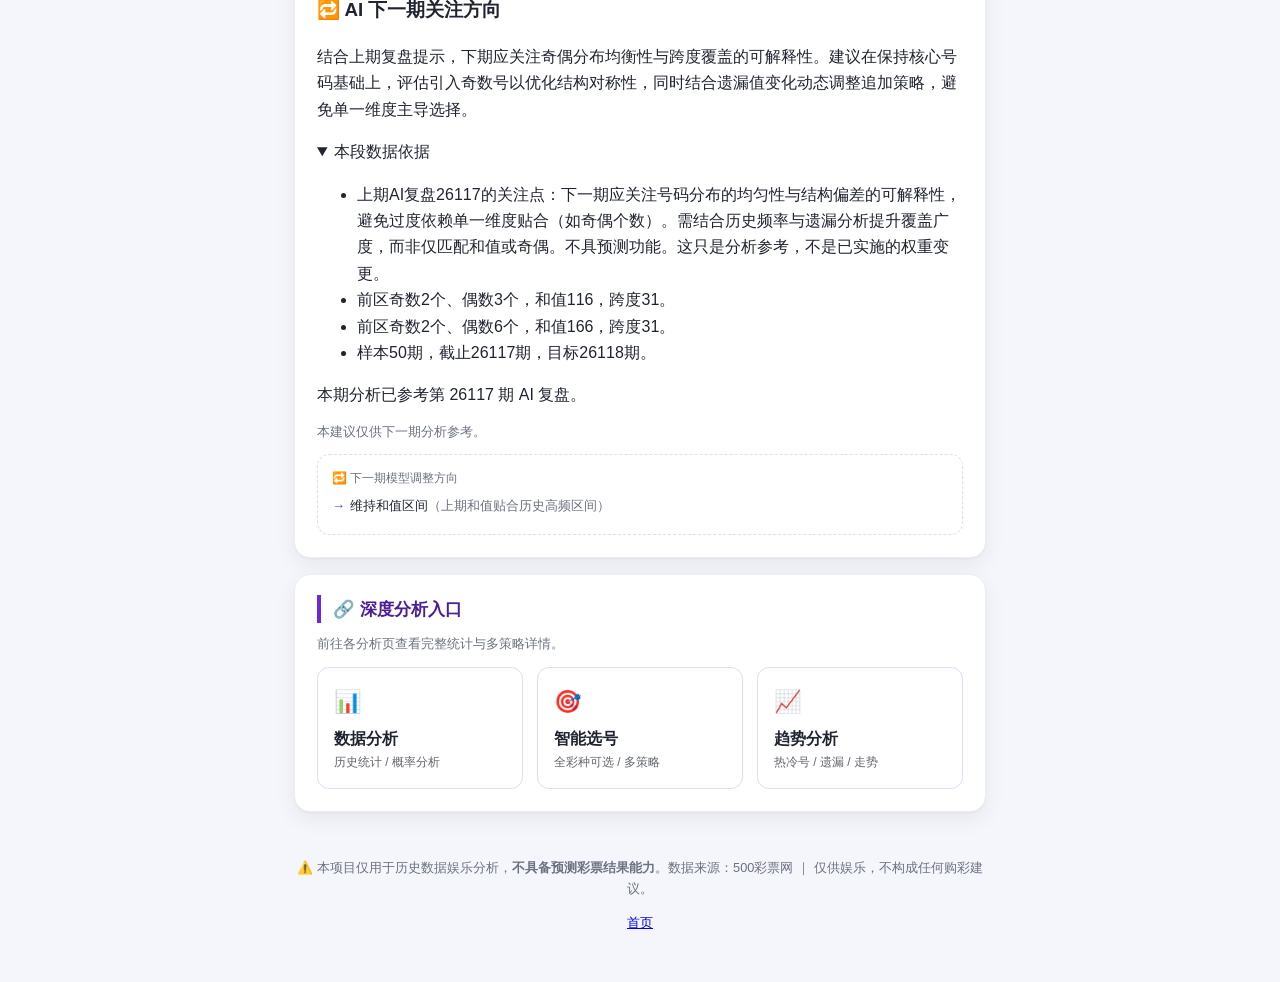
==== commit ad7bb85e: "feat(ux): 彩种页导航加智能选号入口 + 历史样式 + 首页入口文案" ====
--- a/public/index.html
+++ b/public/index.html
@@ -6,7 +6,7 @@
 
   <!-- ===== SEO 基础 ===== -->
   <title>多彩种 AI 综合分析平台 - 大乐透与足彩数据分析</title>
-  <meta name="description" content="大乐透综合数据分析平台基于 500 彩票网历史开奖数据，提供热号冷号统计、奇偶大小分析与多策略娱乐推荐。仅作娱乐研究，不预测彩票结果。" />
+  <meta name="description" content="多彩种 AI 综合分析平台：大乐透、双色球、福彩3D、排列三、排列五全量历史开奖统计、深度分析与多策略娱乐推荐，另有足彩胜负彩与竞彩足球分析。仅作娱乐研究，不预测彩票结果。" />
   <meta name="keywords" content="大乐透,大乐透分析,历史开奖数据,热号,冷号,彩票统计,娱乐分析,不预测" />
   <meta name="robots" content="index,follow" />
   <meta name="theme-color" content="#6d28d9" />
@@ -17,8 +17,8 @@
 
   <!-- ===== Open Graph / Twitter ===== -->
   <meta property="og:type" content="website" />
-  <meta property="og:title" content="大乐透综合数据分析平台 - 历史开奖统计与热冷号分析（非预测）" />
-  <meta property="og:description" content="基于 500 彩票网历史开奖数据的统计娱乐分析：热冷号、奇偶大小、多策略推荐。仅娱乐，不预测。" />
+  <meta property="og:title" content="多彩种 AI 综合分析平台 - 大乐透/双色球/福彩3D/排列三/排列五/足彩/竞彩" />
+  <meta property="og:description" content="大乐透、双色球、福彩3D、排列三、排列五全量历史开奖的统计深度分析与多策略娱乐推荐，及足彩/竞彩分析。仅娱乐，不预测。" />
   <meta property="og:url" content="https://dlt-assistant.pages.dev/" />
   <meta property="og:image" content="./assets/og-cover.png" />
   <meta property="og:locale" content="zh_CN" />
@@ -132,7 +132,7 @@
           <div style="font-size:22px">📊</div><div style="font-weight:600;margin-top:6px">数据分析</div><div style="font-size:12px;opacity:.7">历史统计 / 概率分析</div>
         </a>
         <a class="entry-card" href="./pick.html" style="display:block;padding:16px;border:1px solid var(--accent-line,#e4d8fb);border-radius:12px;text-decoration:none;color:inherit">
-          <div style="font-size:22px">🎯</div><div style="font-weight:600;margin-top:6px">智能选号</div><div style="font-size:12px;opacity:.7">候选号码 / 多策略</div>
+          <div style="font-size:22px">🎯</div><div style="font-weight:600;margin-top:6px">智能选号</div><div style="font-size:12px;opacity:.7">全彩种可选 / 多策略</div>
         </a>
         <a class="entry-card" href="./trend-v2.html" style="display:block;padding:16px;border:1px solid var(--accent-line,#e4d8fb);border-radius:12px;text-decoration:none;color:inherit">
           <div style="font-size:22px">📈</div><div style="font-weight:600;margin-top:6px">趋势分析</div><div style="font-size:12px;opacity:.7">热冷号 / 遗漏 / 走势</div>
--- a/public/style.css
+++ b/public/style.css
@@ -651,3 +651,13 @@
   .my-tab { min-width: 0; flex: 1 1 44%; font-size: .84rem; padding: 9px 6px; }
   .my-item { padding: 10px; }
 }
+
+/* 历史开奖交互（收起/搜索/分页/单期详情） */
+.hist-tools { display: flex; gap: 8px; align-items: center; flex-wrap: wrap; margin: 10px 0; }
+.hist-q { flex: 1 1 160px; min-width: 140px; padding: 9px 12px; border: 1px solid #cbd5e1; border-radius: 10px; font-size: 14px; background: #fff; color: inherit; }
+.hist-btn { padding: 9px 14px; border: 1px solid #0f766e; color: #0f766e; background: #fff; border-radius: 10px; font-size: 14px; cursor: pointer; }
+.hist-btn:active { background: #f0fdfa; }
+.hist-row { cursor: pointer; }
+.hist-row:hover { background: #f8fafc; }
+.hist-detail { padding: 12px; background: #f8fafc; border: 1px solid #e2e8f0; border-radius: 12px; margin: 4px 0 12px; }
+.hist-count { margin-left: auto; }
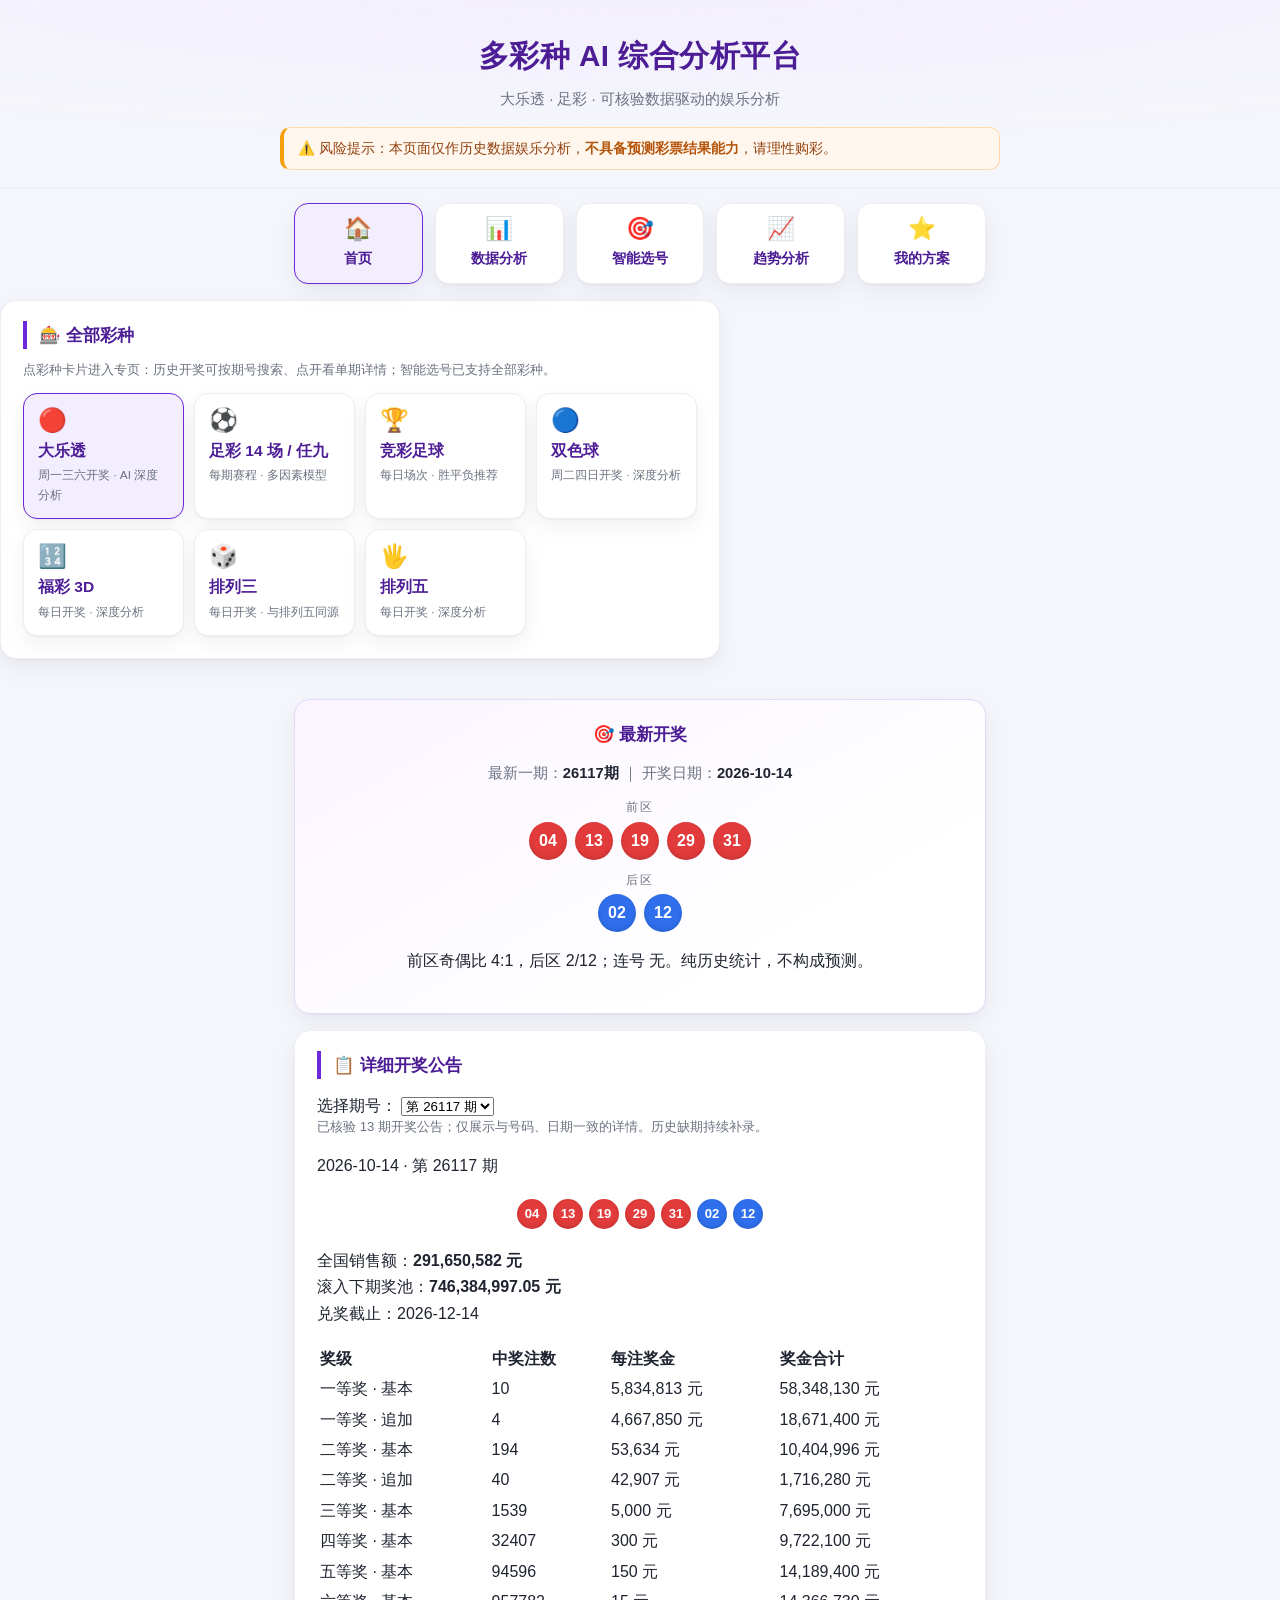
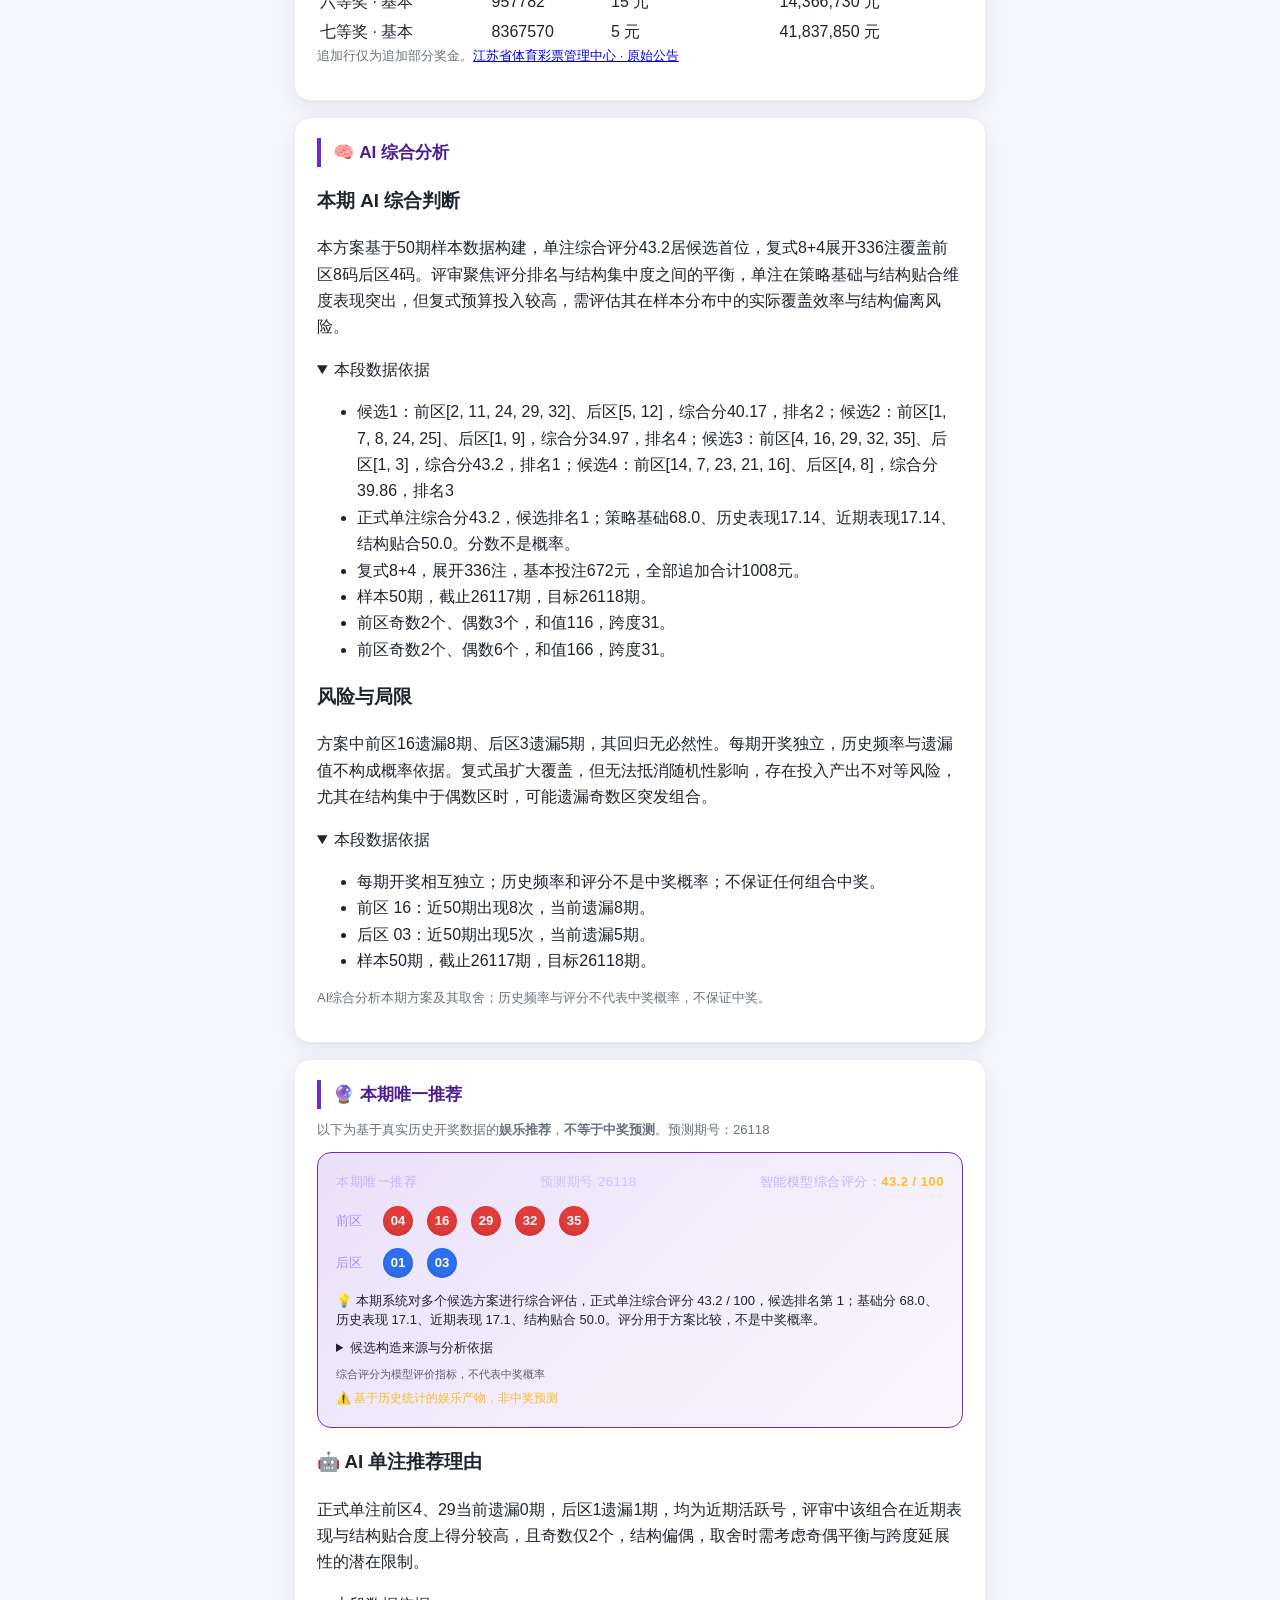
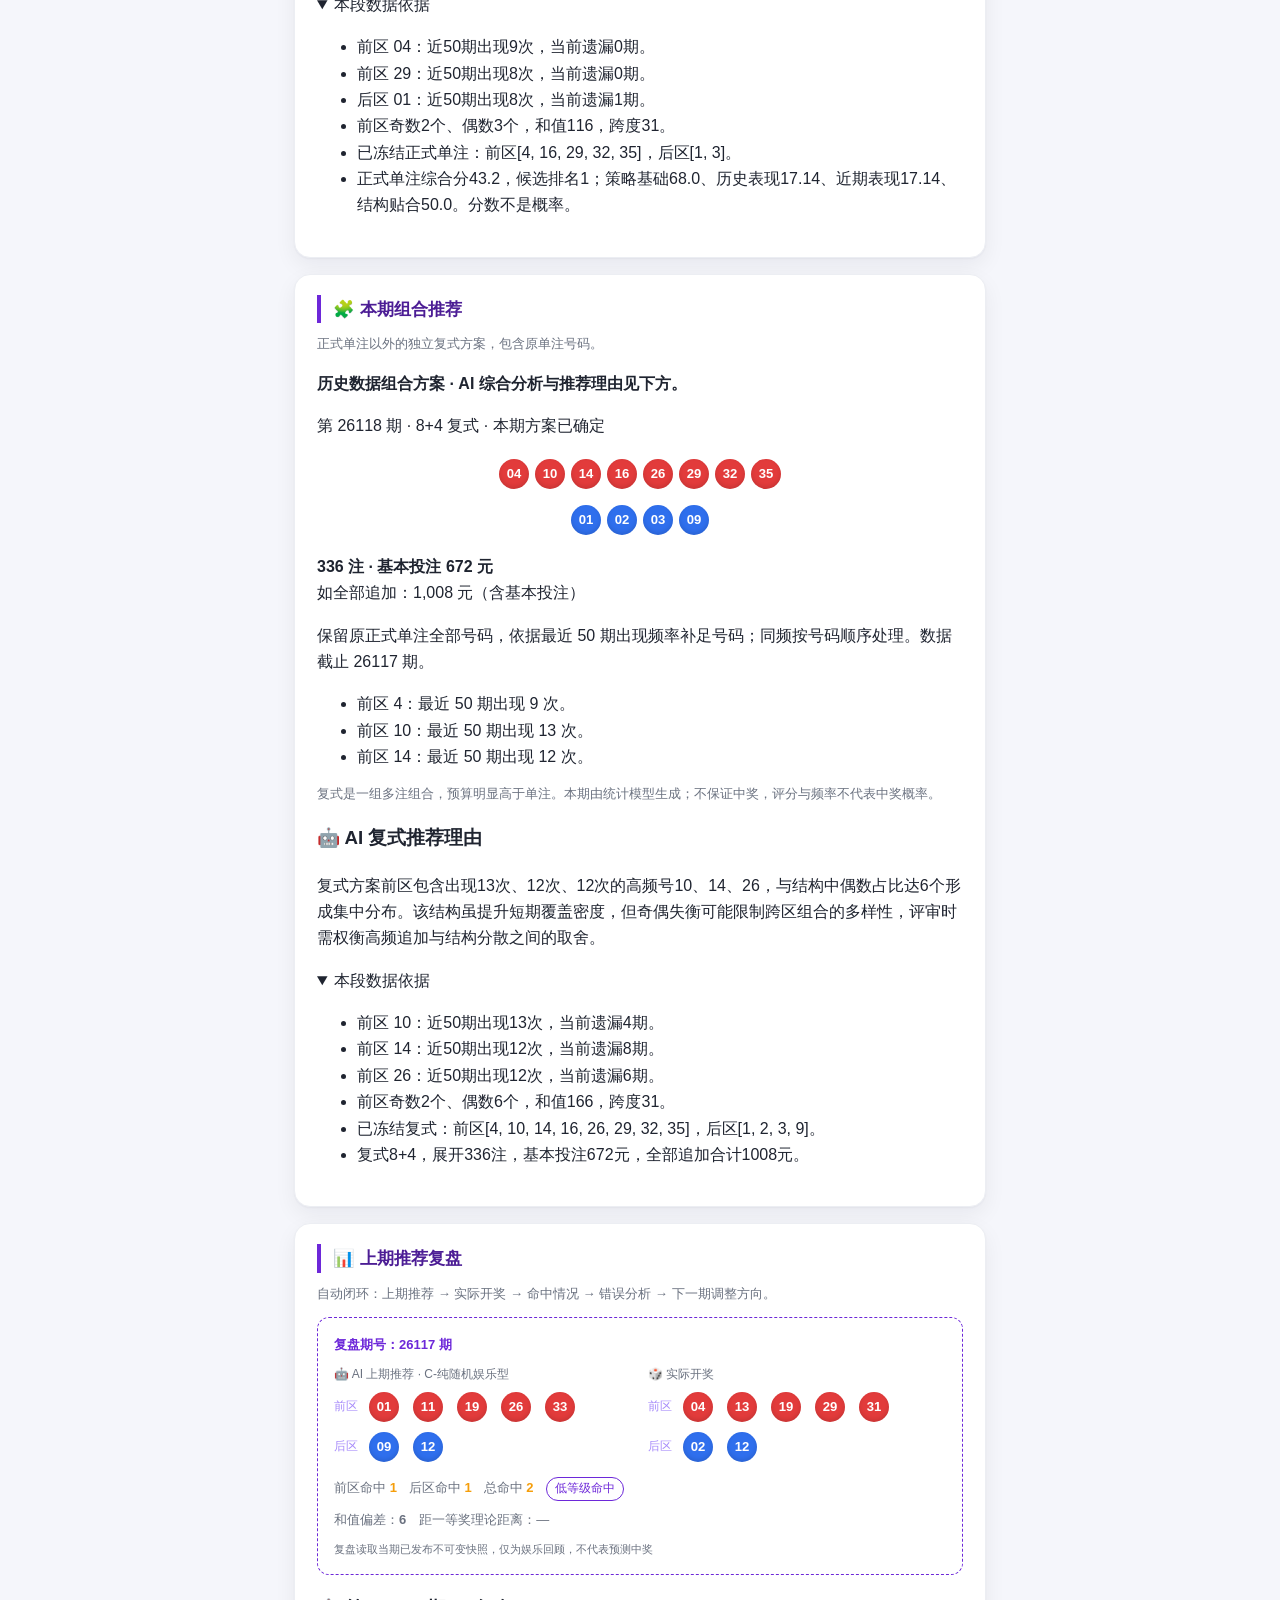
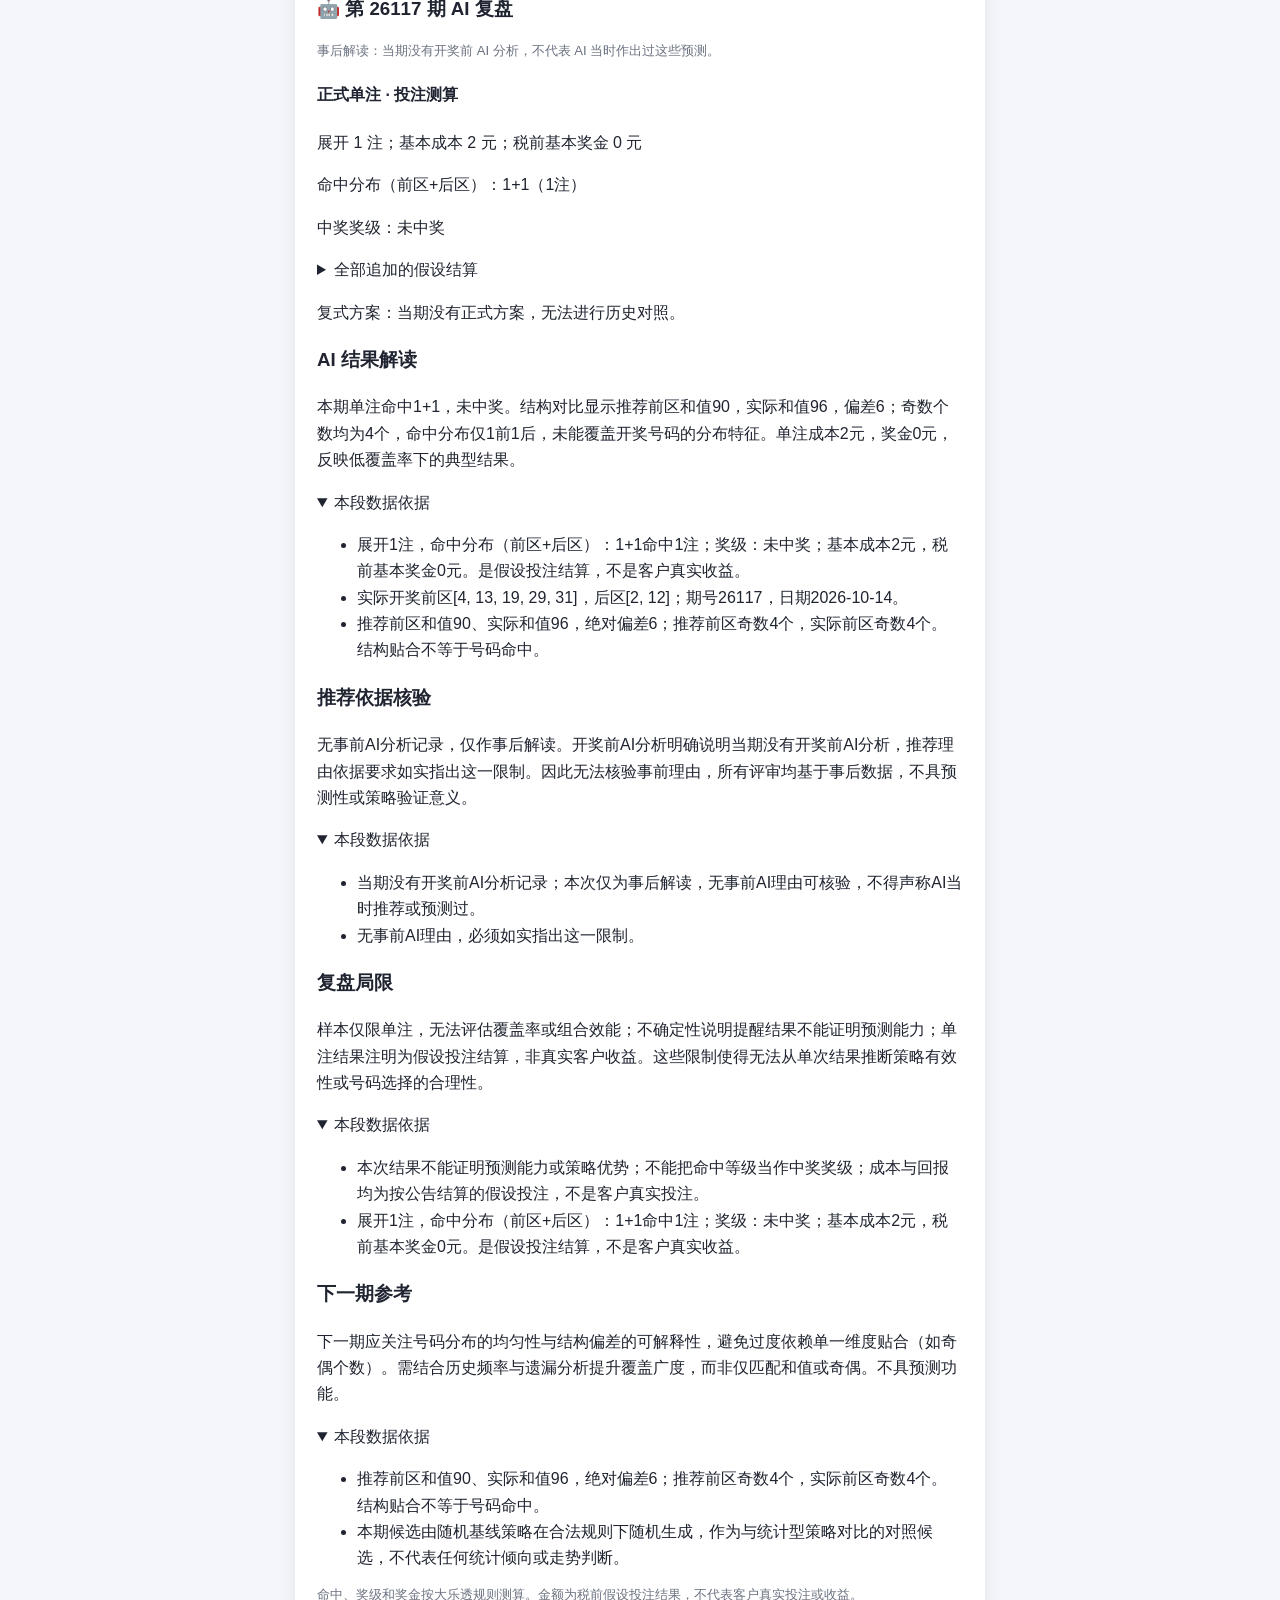
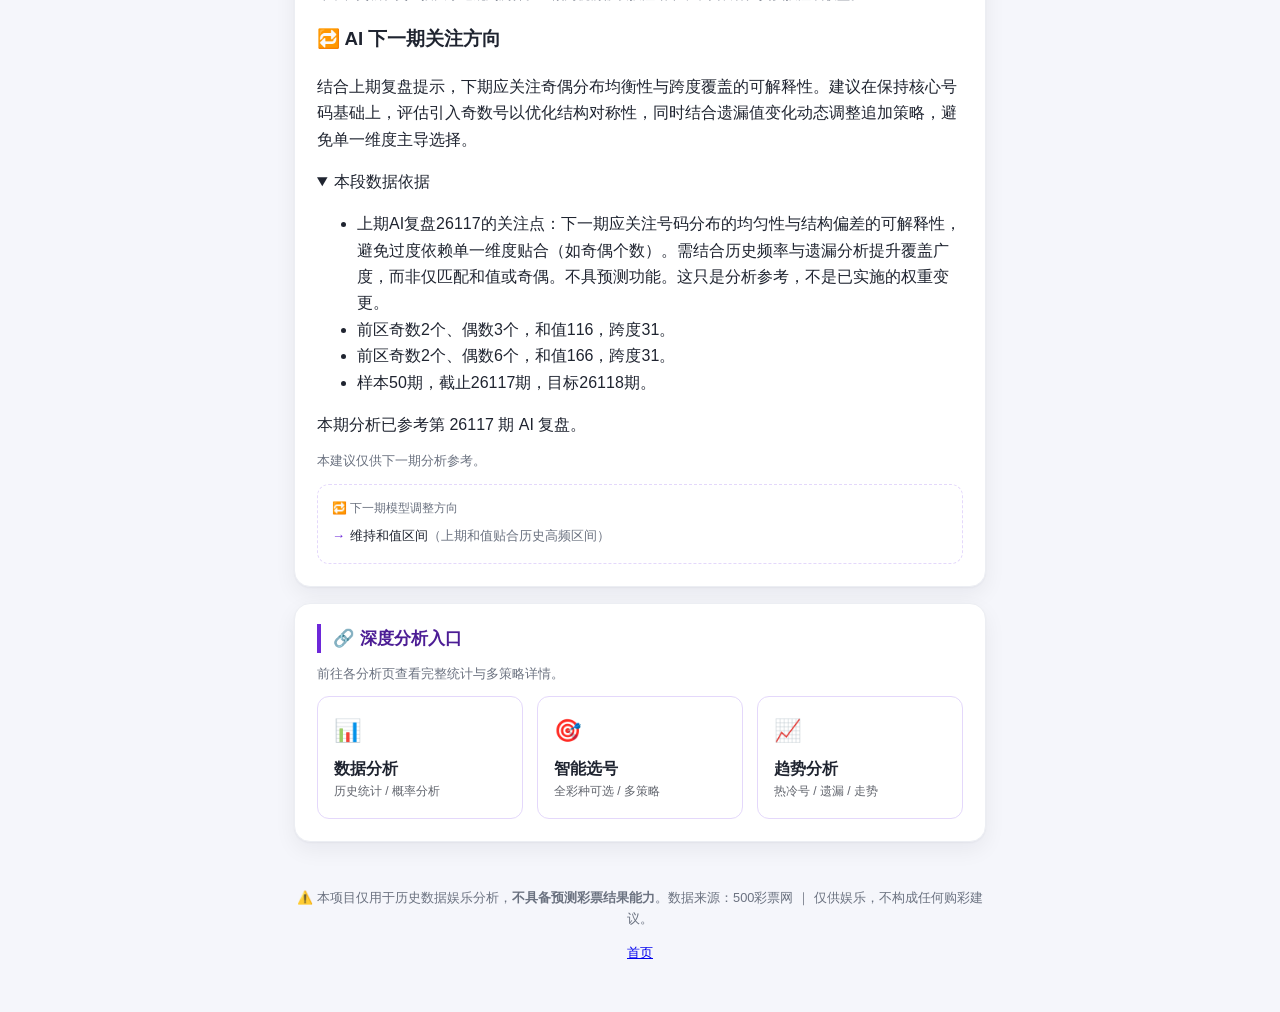
==== commit 6f6b9a41: "feat: 竞彩让球行展示净胜球模型分布 + 首页彩种区功能提示" ====
--- a/public/index.html
+++ b/public/index.html
@@ -48,6 +48,7 @@
 
   <section class="card lottery-hub" aria-label="全部彩种">
     <h2>🎰 全部彩种</h2>
+    <p class="hint">点彩种卡片进入专页：历史开奖可按期号搜索、点开看单期详情；智能选号已支持全部彩种。</p>
     <div class="lottery-grid">
       <a class="lottery-card is-active" href="./index.html"><span class="lc-ico">🔴</span><span class="lc-name">大乐透</span><span class="lc-sub">周一三六开奖 · AI 深度分析</span></a>
       <a class="lottery-card" href="./football.html"><span class="lc-ico">⚽</span><span class="lc-name">足彩 14 场 / 任九</span><span class="lc-sub">每期赛程 · 多因素模型</span></a>
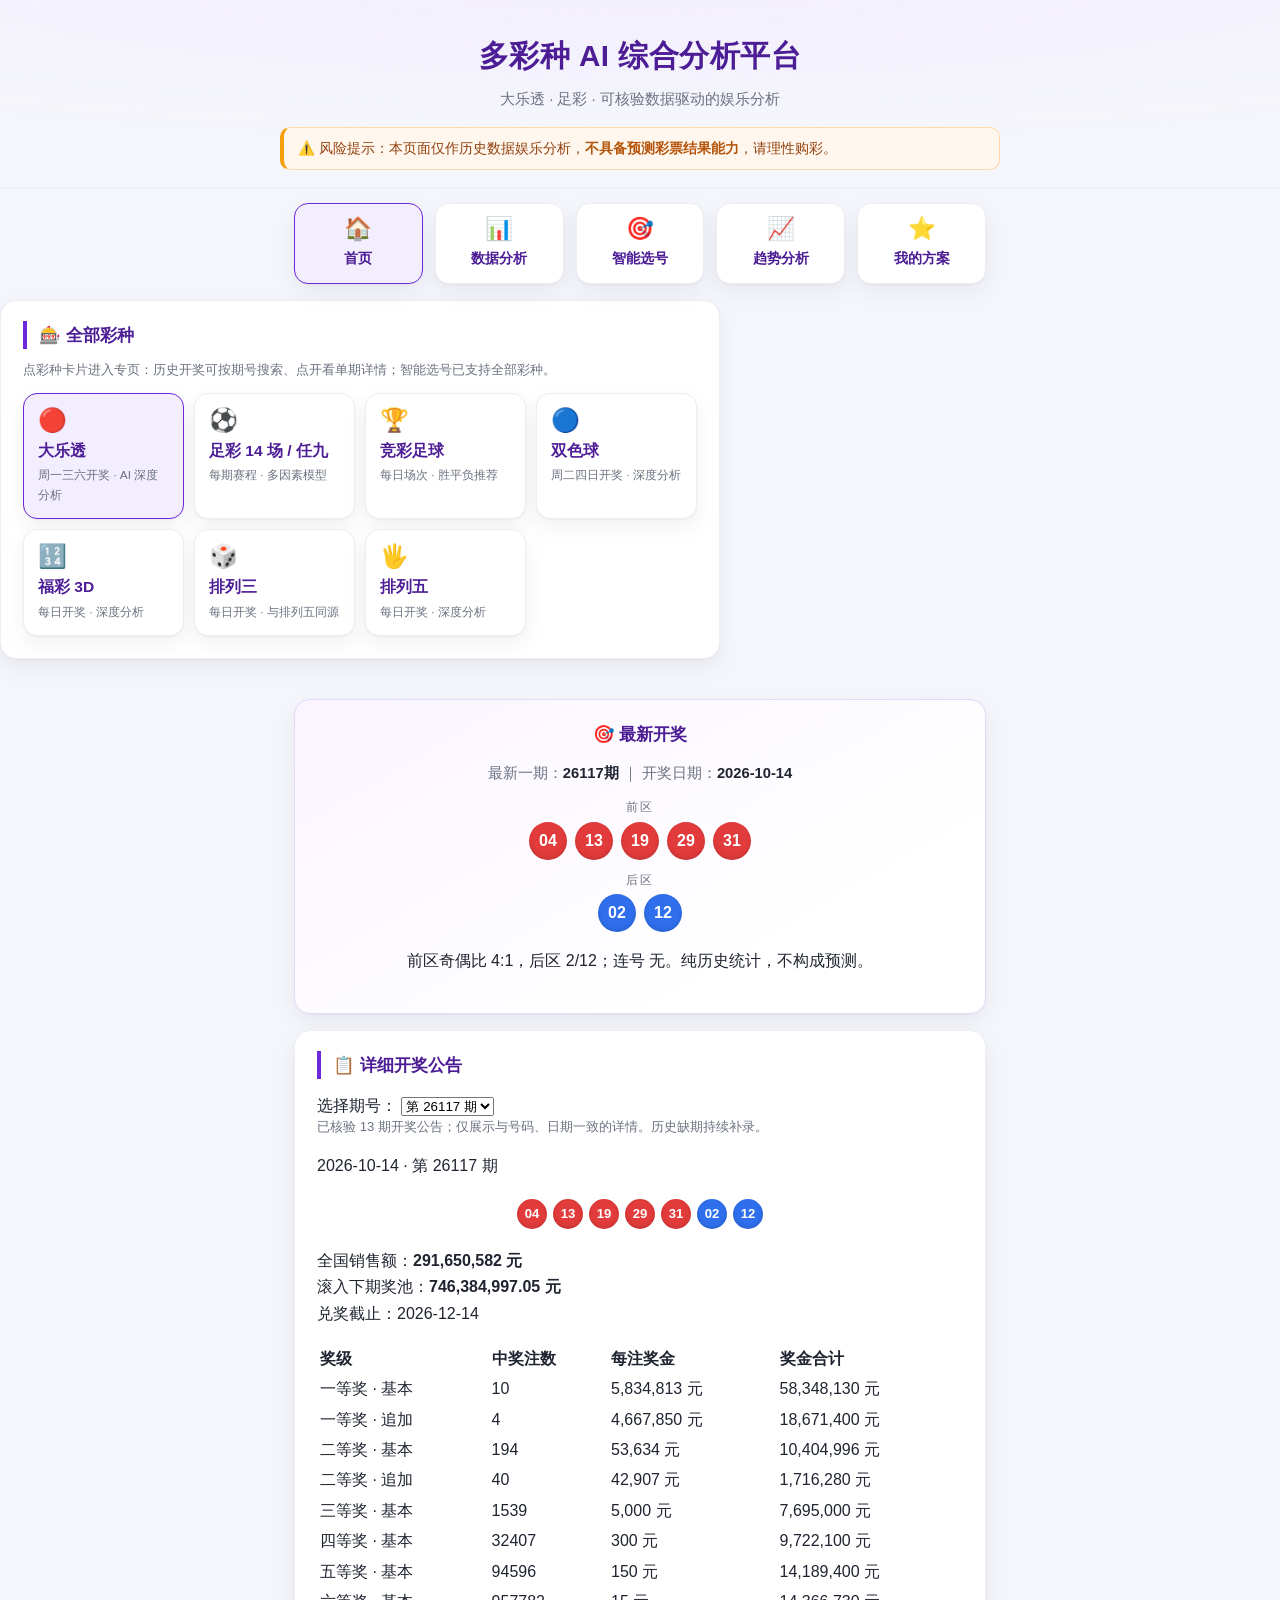
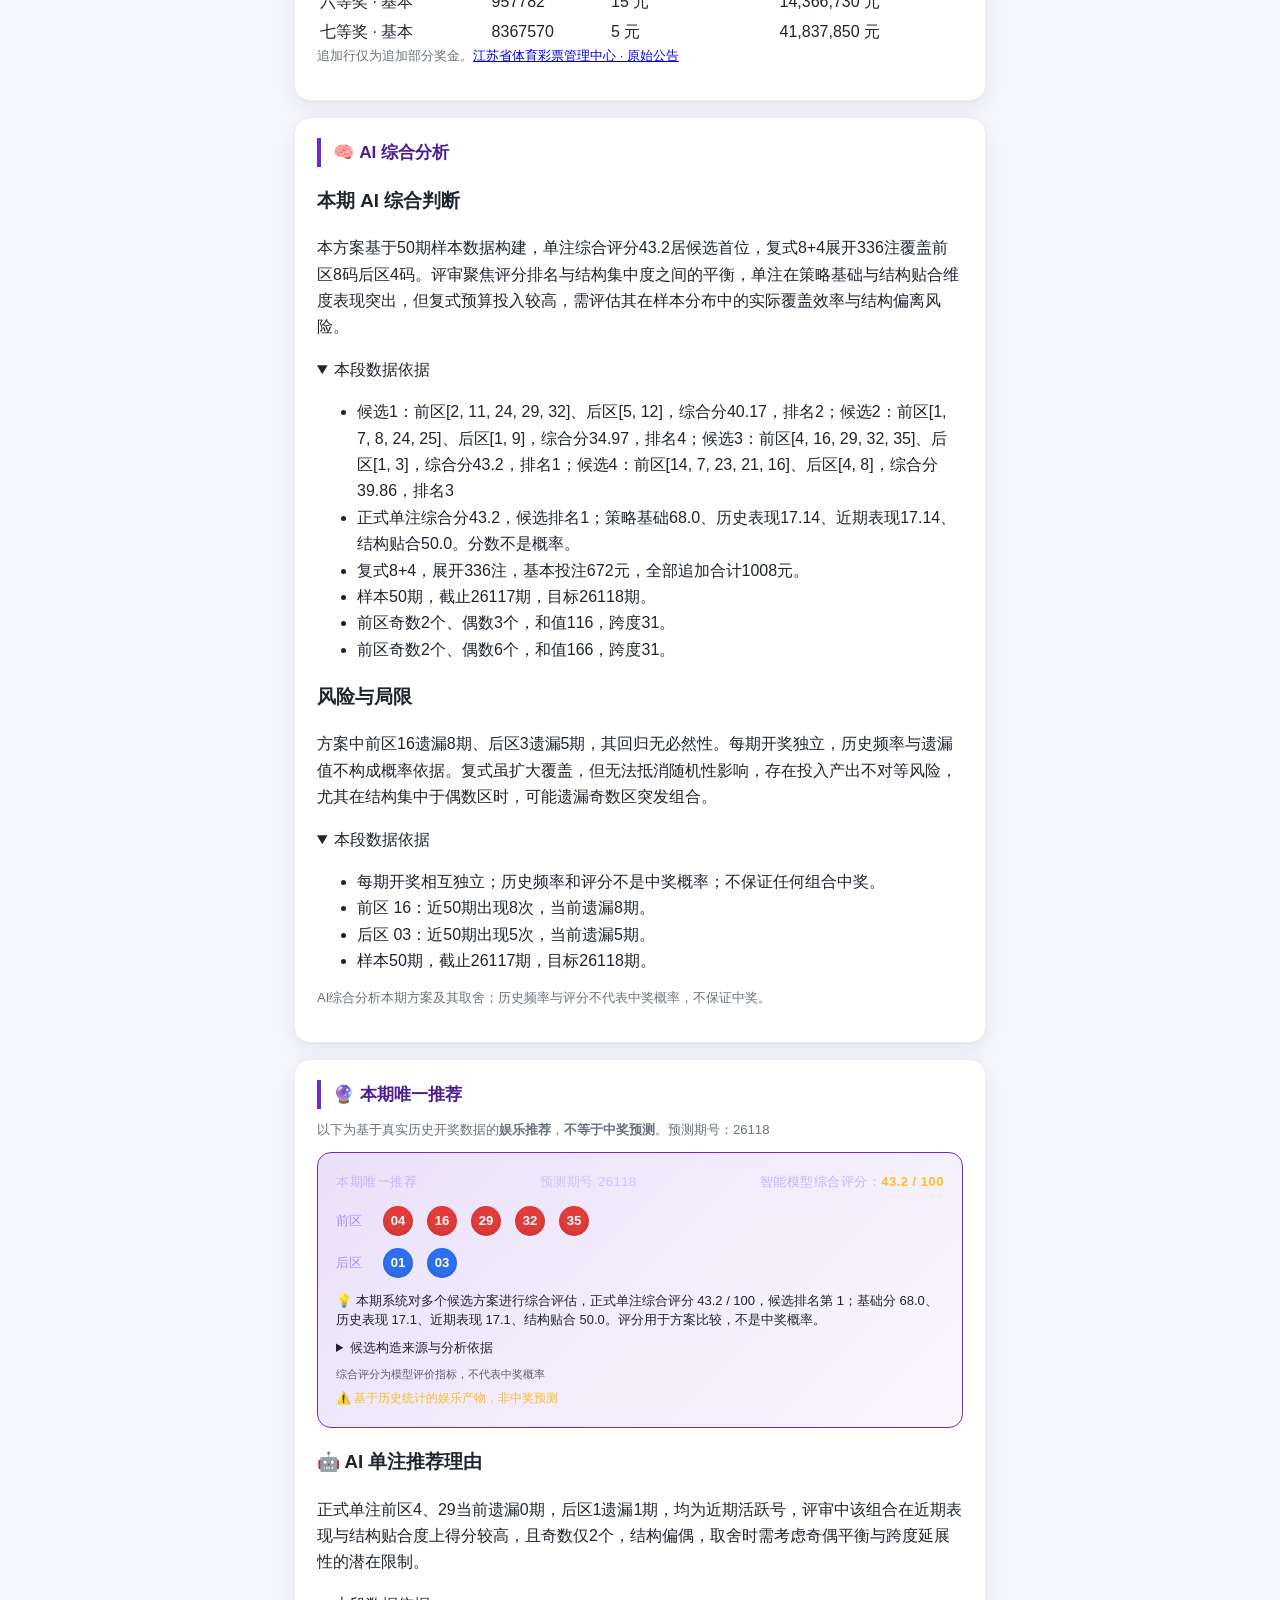
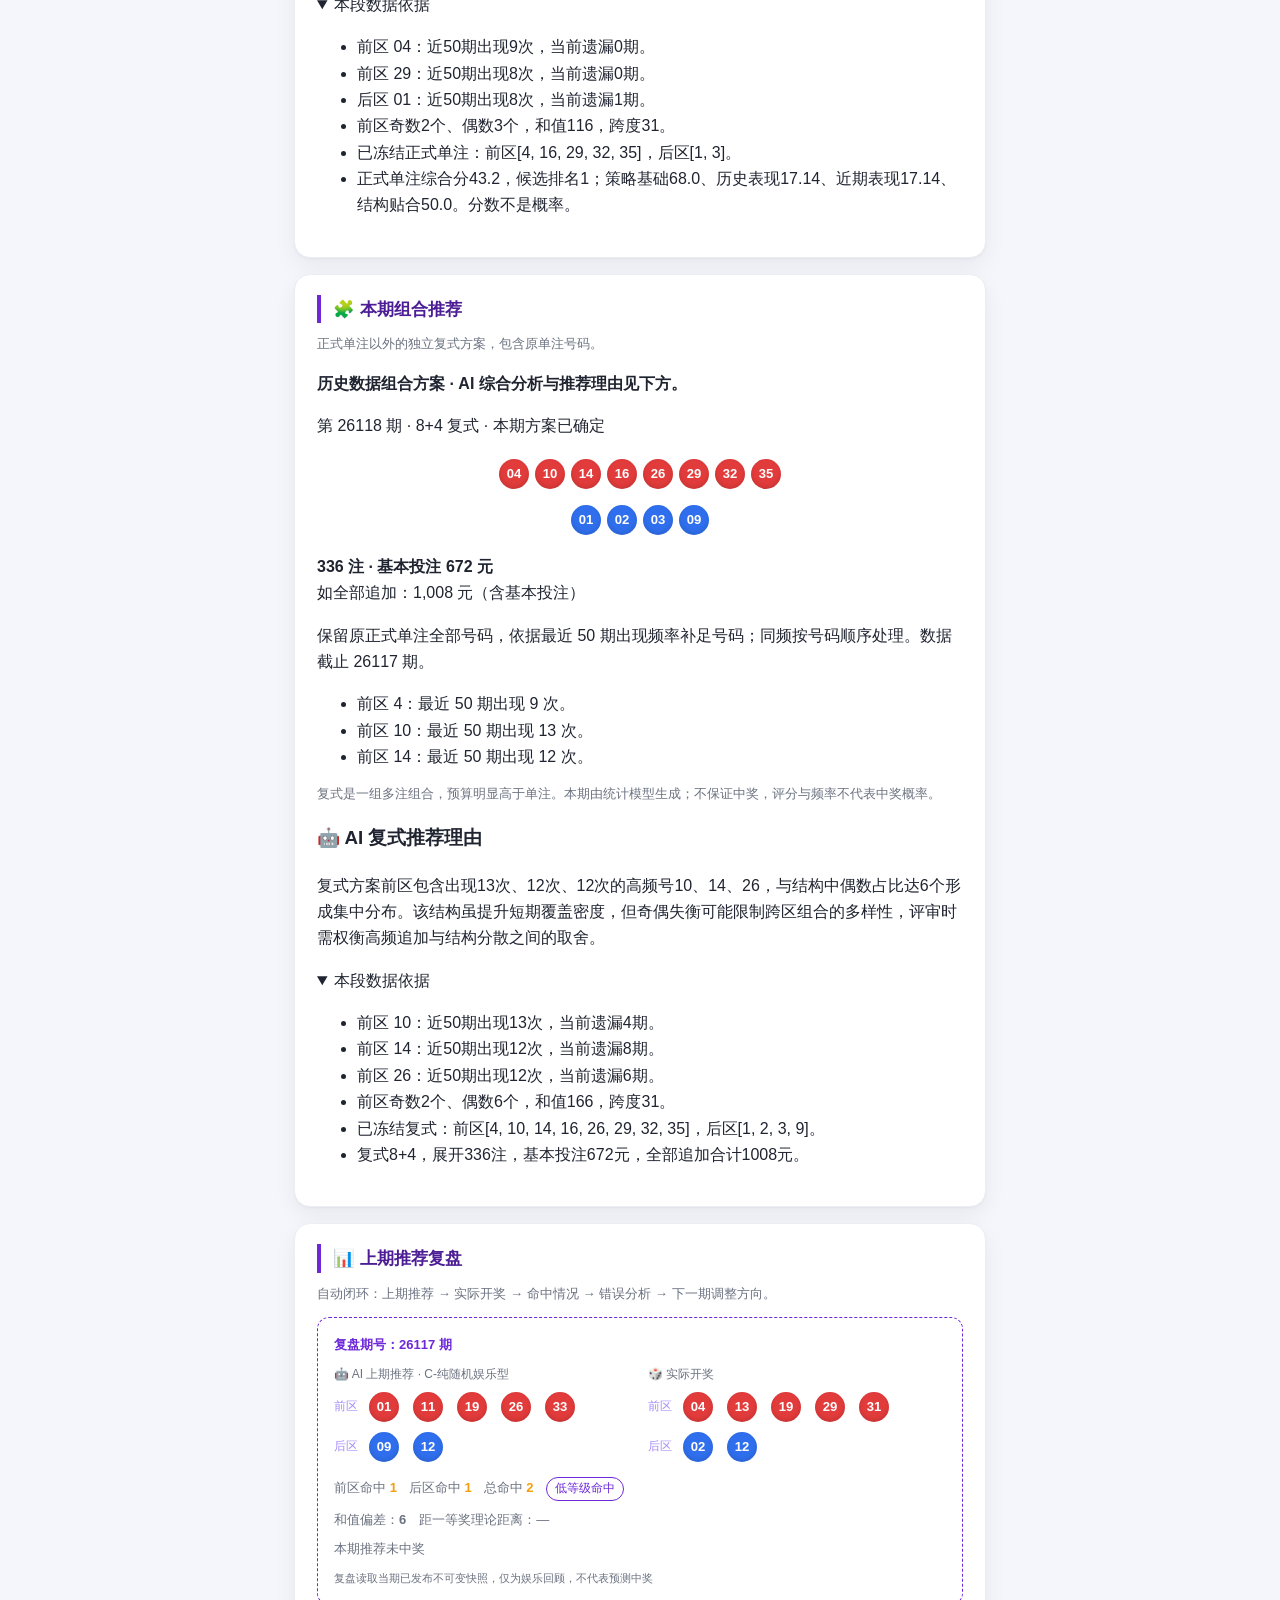
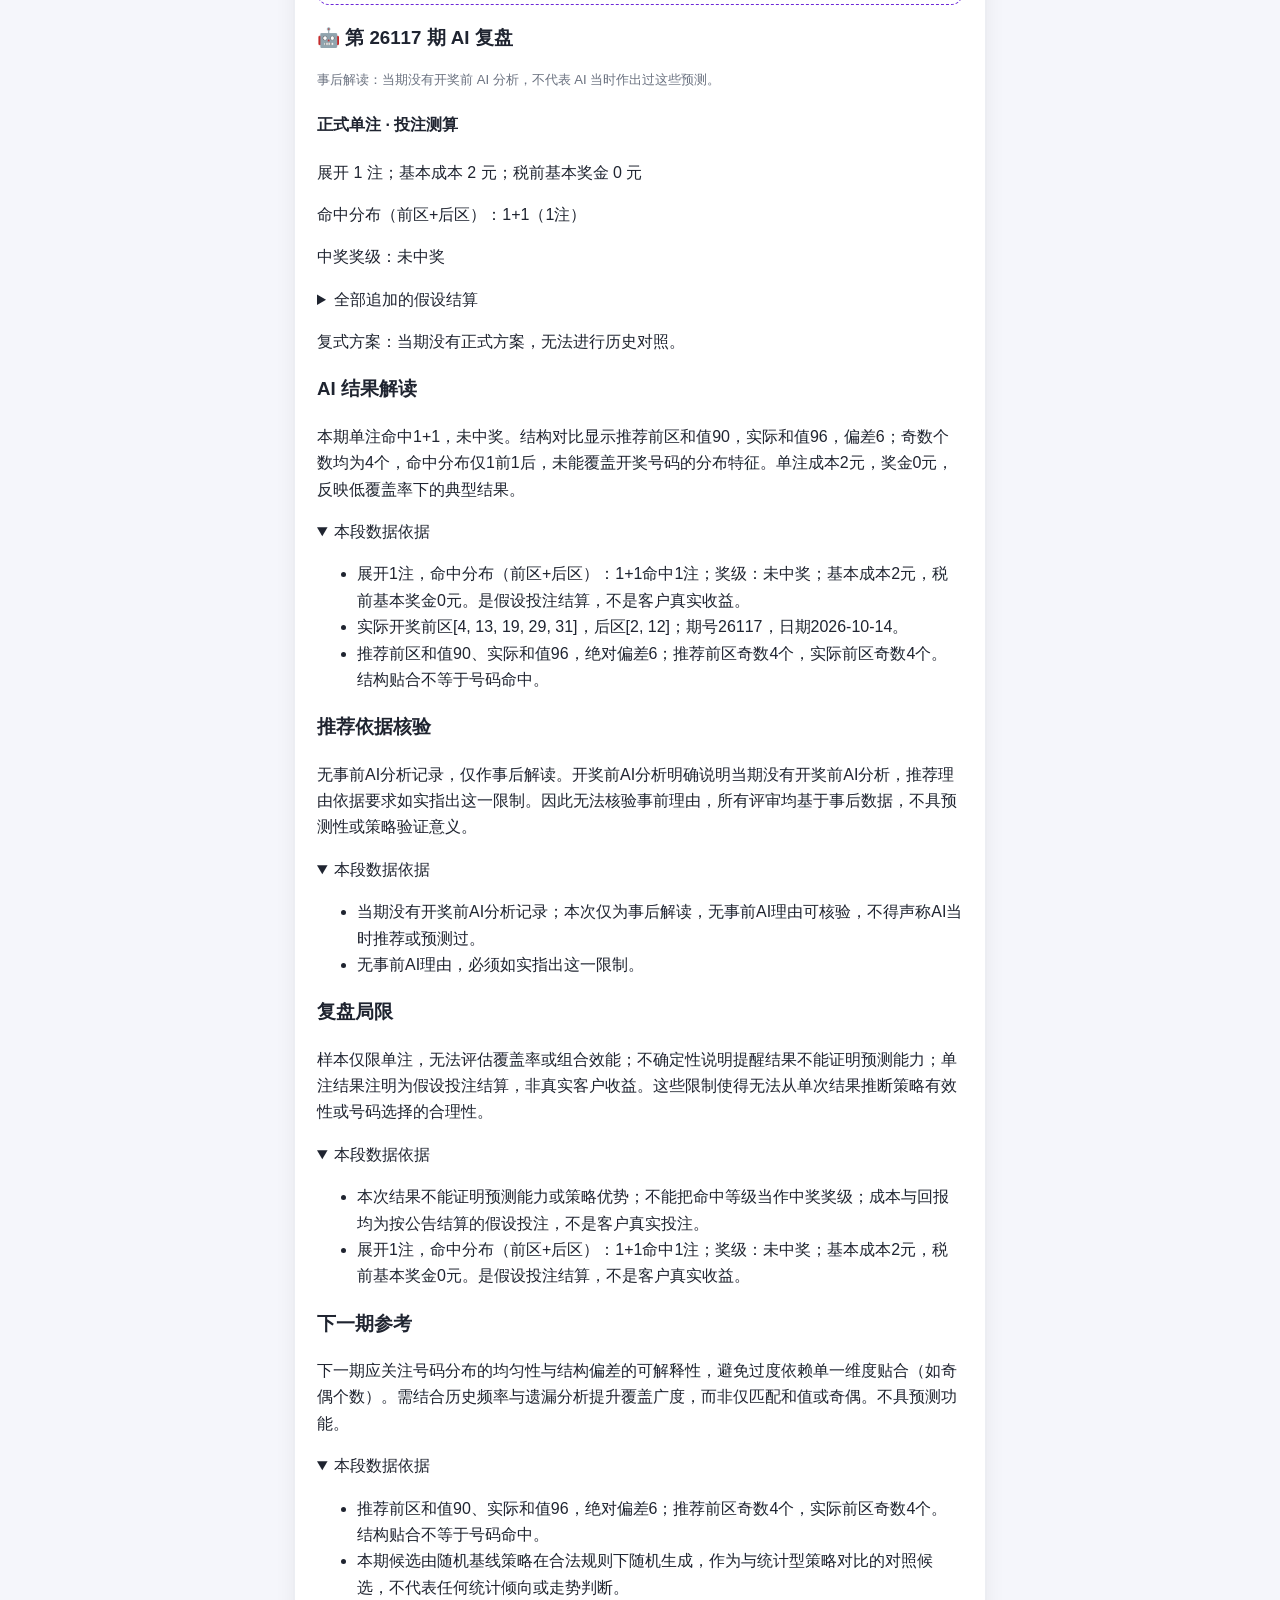
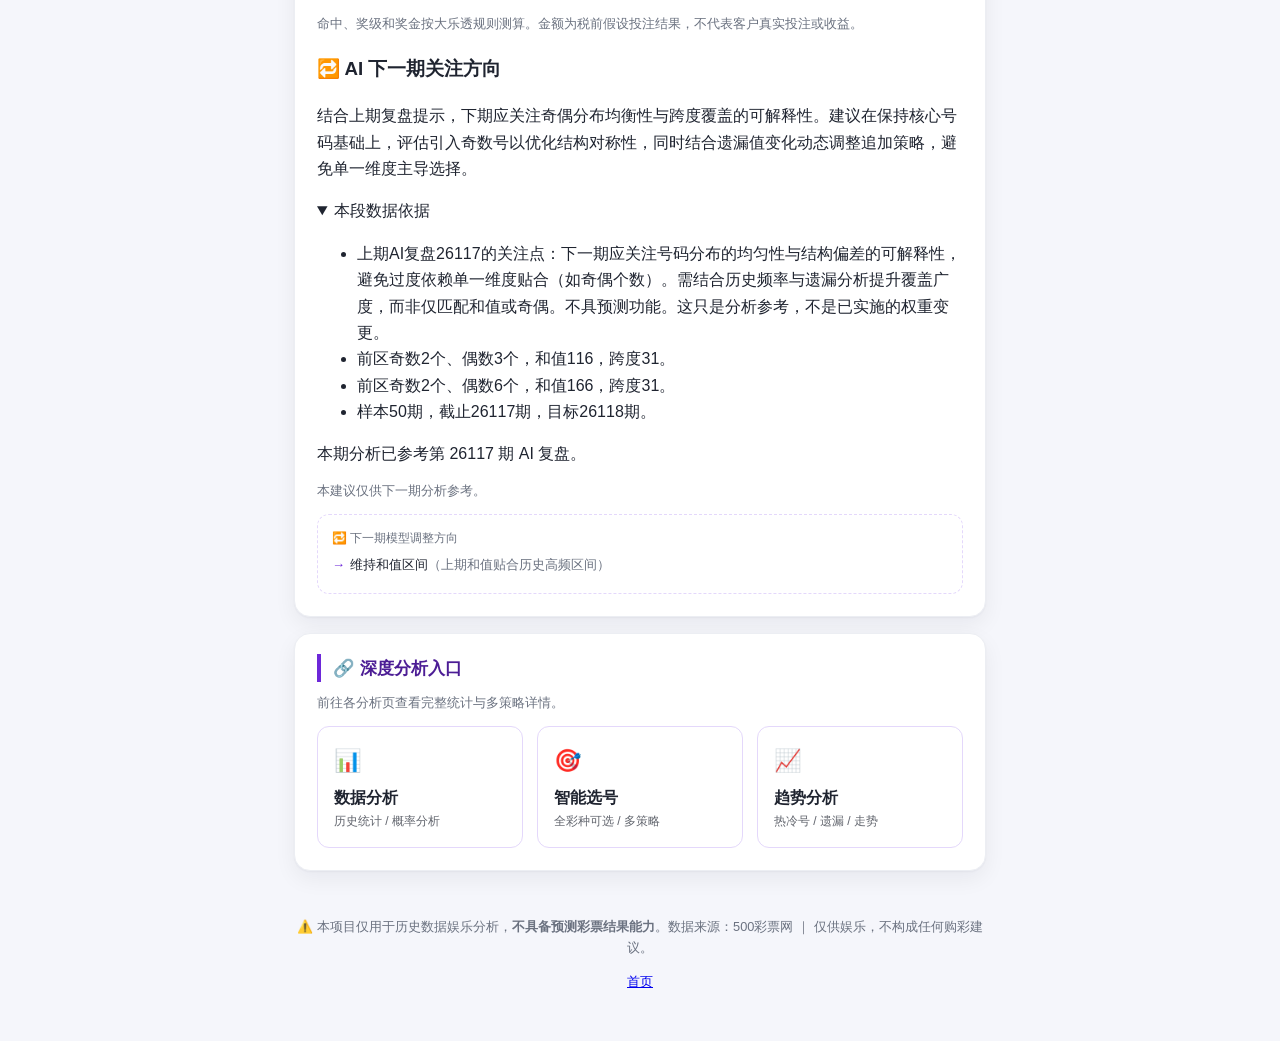
==== commit 4b3144ab: "feat(review): 复盘升级三段——中奖等级与奖金、未中归因、下期改进（五彩种）" ====
--- a/public/index.html
+++ b/public/index.html
@@ -147,7 +147,7 @@
     </footer>
   </main>
 
-  <script src="./app.js?v=task45" defer></script>
+  <script src="./app.js?v=task46" defer></script>
   <script src="./draw-enhancements.js?v=task45" defer></script>
   <script src="./ai-cycle.js?v=task45" defer></script>
 </body>
